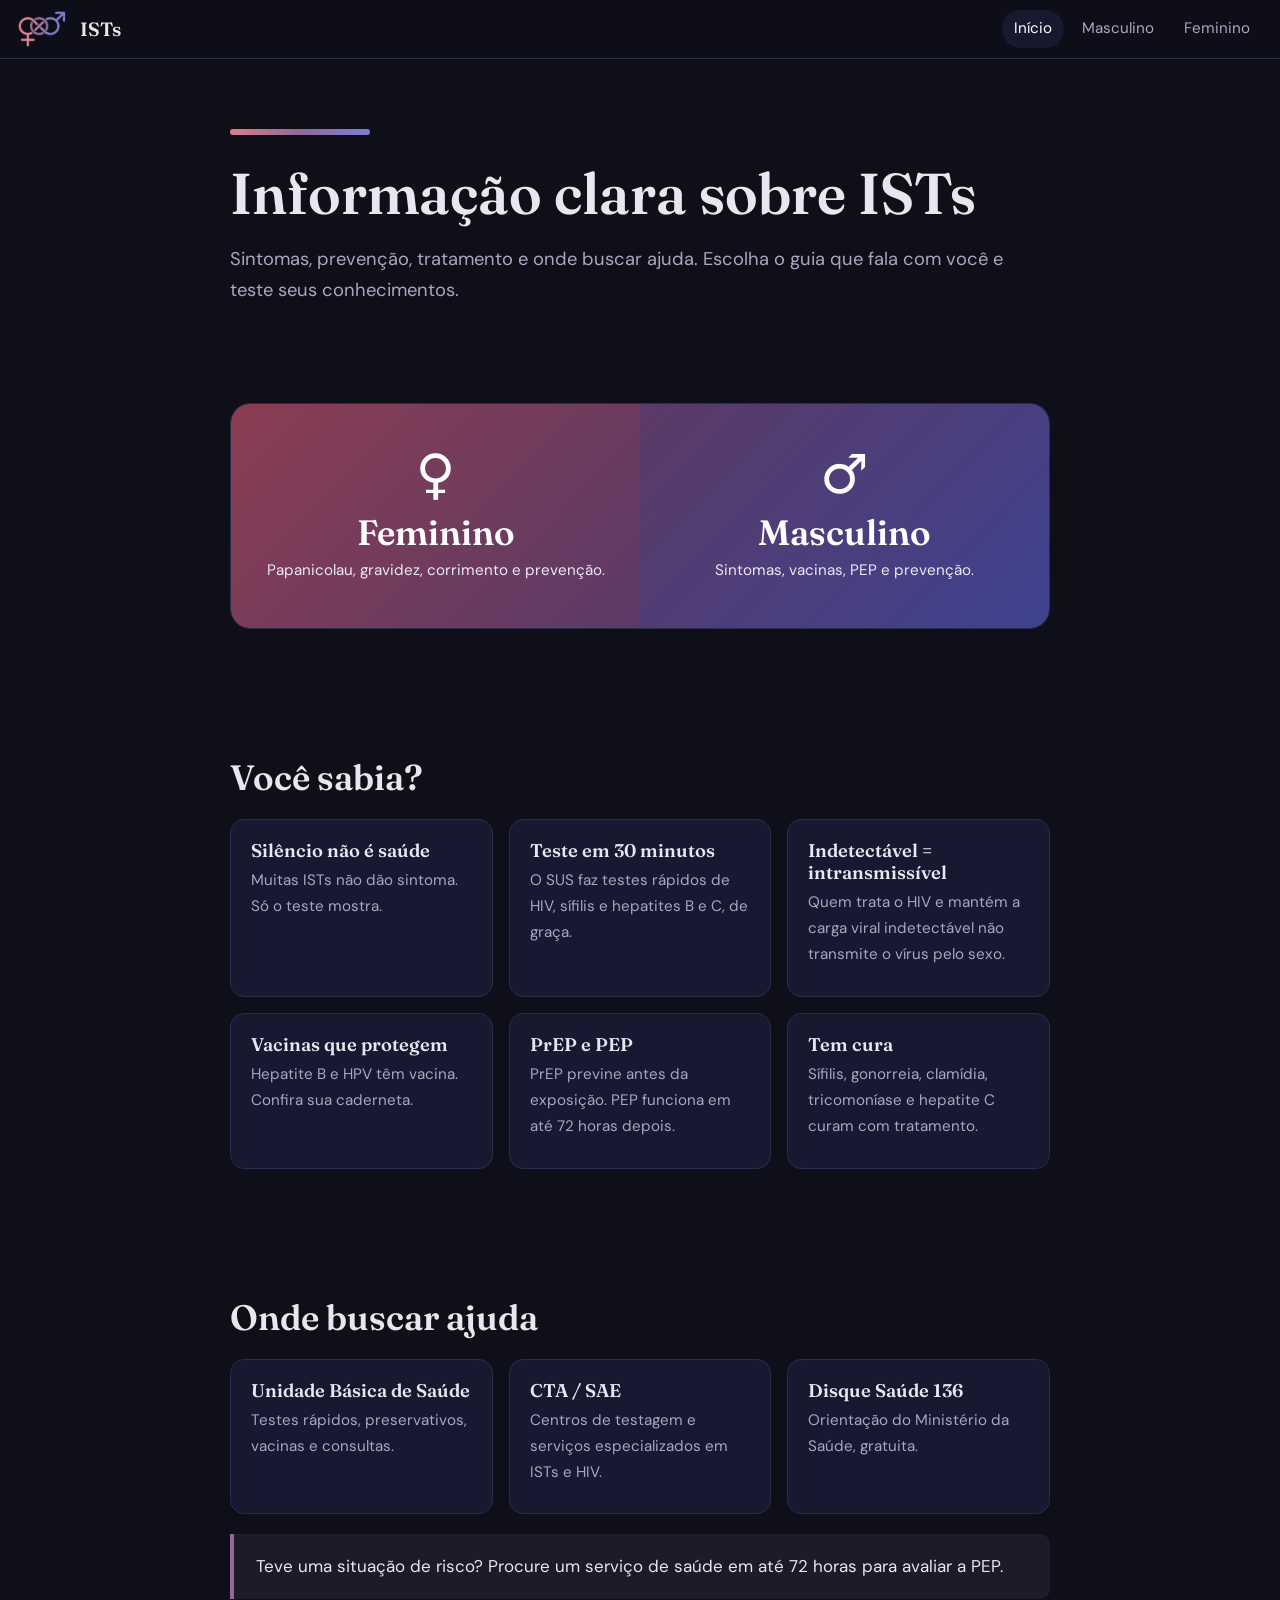
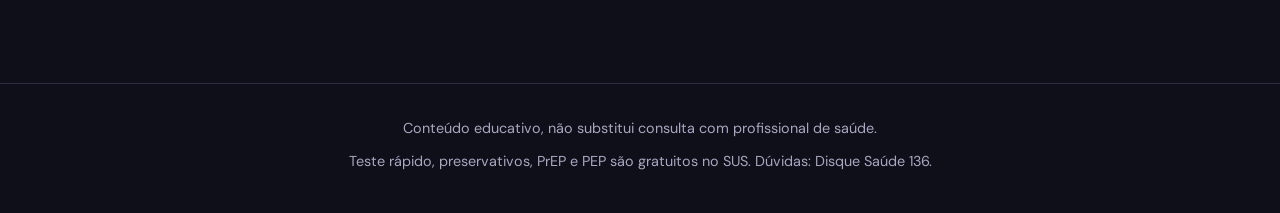
==== index.html @ 22005a1a "Add files via upload" ====
<!DOCTYPE html>
<html lang="pt-BR">
<head>
<meta charset="UTF-8">
<meta name="viewport" content="width=device-width, initial-scale=1.0">
<title>ISTs - Informação e prevenção</title>
<link rel="icon" href="logopdst.png">
<link rel="preconnect" href="https://fonts.googleapis.com"><link rel="preconnect" href="https://fonts.gstatic.com" crossorigin>
<link href="https://fonts.googleapis.com/css2?family=DM+Sans:wght@400;600&family=Fraunces:wght@600&display=swap" rel="stylesheet">
<link rel="stylesheet" href="style.css">
</head>
<body class="" data-genero="">
<div id="progresso"></div>
<header class="topo">
  <button class="botao-menu" aria-label="Abrir menu" aria-expanded="false"><img src="logopdst.png" alt=""></button>
  <a class="marca" href="index.html">ISTs</a>
  <nav aria-label="Principal">
    <a href="index.html" aria-current="page">Início</a><a href="masculino.html">Masculino</a><a href="feminino.html">Feminino</a>
  </nav>
</header>
<div id="veu" class="veu"></div>
<nav id="menu" class="menu" aria-label="Seções">
  <a href="#inicio">Início</a>
  <a href="#escolha">Escolha seu guia</a>
  <a href="#fatos">Você sabia?</a>
  <a href="#ajuda">Onde buscar ajuda</a>
</nav>

<main>
<section class="hero" id="inicio">
  <div class="fio"></div>
  <h1>Informação clara sobre ISTs</h1>
  <p>Sintomas, prevenção, tratamento e onde buscar ajuda. Escolha o guia que fala com você e teste seus conhecimentos.</p>
</section>

<section class="secao" id="escolha" style="padding-top:20px">
  <div class="escolha">
    <a class="f" href="feminino.html"><span>♀</span><h2>Feminino</h2><p>Papanicolau, gravidez, corrimento e prevenção.</p></a>
    <a class="m" href="masculino.html"><span>♂</span><h2>Masculino</h2><p>Sintomas, vacinas, PEP e prevenção.</p></a>
  </div>
</section>

<section class="secao" id="fatos">
  <h2>Você sabia?</h2>
  <div class="grade">
    <div class="cartao"><h3>Silêncio não é saúde</h3><p>Muitas ISTs não dão sintoma. Só o teste mostra.</p></div>
    <div class="cartao"><h3>Teste em 30 minutos</h3><p>O SUS faz testes rápidos de HIV, sífilis e hepatites B e C, de graça.</p></div>
    <div class="cartao"><h3>Indetectável = intransmissível</h3><p>Quem trata o HIV e mantém a carga viral indetectável não transmite o vírus pelo sexo.</p></div>
    <div class="cartao"><h3>Vacinas que protegem</h3><p>Hepatite B e HPV têm vacina. Confira sua caderneta.</p></div>
    <div class="cartao"><h3>PrEP e PEP</h3><p>PrEP previne antes da exposição. PEP funciona em até 72 horas depois.</p></div>
    <div class="cartao"><h3>Tem cura</h3><p>Sífilis, gonorreia, clamídia, tricomoníase e hepatite C curam com tratamento.</p></div>
  </div>
</section>

<section class="secao" id="ajuda">
  <h2>Onde buscar ajuda</h2>
  <div class="grade">
    <div class="cartao"><h3>Unidade Básica de Saúde</h3><p>Testes rápidos, preservativos, vacinas e consultas.</p></div>
    <div class="cartao"><h3>CTA / SAE</h3><p>Centros de testagem e serviços especializados em ISTs e HIV.</p></div>
    <div class="cartao"><h3>Disque Saúde 136</h3><p>Orientação do Ministério da Saúde, gratuita.</p></div>
  </div>
  <div class="destaque">Teve uma situação de risco? Procure um serviço de saúde em até 72 horas para avaliar a PEP.</div>
</section>
</main>

<footer class="rodape">
  <p>Conteúdo educativo, não substitui consulta com profissional de saúde.</p>
  <p>Teste rápido, preservativos, PrEP e PEP são gratuitos no SUS. Dúvidas: Disque Saúde 136.</p>
</footer>
<button id="subir" aria-label="Voltar ao topo">↑</button>
<script src="script.js"></script>
</body>
</html>
---- style.css ----
:root{--rosa:#e07a8f;--roxo:#8e6a9a;--azul:#7b7fd6;--fundo:#0f0f1a;--painel:#181830;--borda:#2b2b4a;--texto:#e8e6f0;--suave:#a9a7c0;--acento:var(--roxo);--grad:linear-gradient(90deg,var(--rosa),var(--roxo),var(--azul))}
body.tema-m{--acento:var(--azul)}body.tema-f{--acento:var(--rosa)}
*{margin:0;padding:0;box-sizing:border-box}
html{scroll-behavior:smooth;scroll-padding-top:80px}
body{background:var(--fundo);color:var(--texto);font:17px/1.7 "DM Sans",system-ui,Arial,sans-serif}
h1,h2,h3{font-family:"Fraunces",Georgia,serif;line-height:1.2;font-weight:600}
h1{font-size:clamp(2.2rem,6vw,3.6rem);margin-bottom:16px}
h2{font-size:clamp(1.6rem,4vw,2.2rem);margin-bottom:14px}
h3{font-size:1.15rem;margin-bottom:6px}
p{margin-bottom:16px;max-width:68ch}
a{color:var(--acento)}
:focus-visible{outline:3px solid var(--acento);outline-offset:3px}
#progresso{position:fixed;top:0;left:0;height:4px;width:0;background:var(--grad);z-index:1100}
.topo{position:sticky;top:0;z-index:900;display:flex;align-items:center;gap:14px;padding:10px 18px;background:rgba(15,15,26,.88);backdrop-filter:blur(14px);border-bottom:1px solid var(--borda)}
.botao-menu{background:none;border:0;cursor:pointer;display:flex}
.botao-menu img{width:48px;height:auto}
.marca{font-family:"Fraunces",serif;font-weight:600;color:var(--texto);text-decoration:none;font-size:1.2rem}
.topo nav{margin-left:auto;display:flex;gap:6px}
.topo nav a{color:var(--suave);text-decoration:none;padding:6px 12px;border-radius:99px;font-size:.95rem}
.topo nav a:hover,.topo nav a[aria-current]{color:#fff;background:var(--painel)}
.menu{position:fixed;top:0;left:-290px;width:280px;height:100%;background:#14142b;border-right:1px solid var(--borda);padding:90px 0 20px;transition:left .35s;z-index:1000}
.menu.ativo{left:0}
.menu a{display:block;padding:13px 28px;color:var(--suave);text-decoration:none;border-left:4px solid transparent}
.menu a:hover{color:#fff;border-left-color:var(--acento);background:var(--painel)}
.veu{position:fixed;inset:0;background:rgba(0,0,0,.5);opacity:0;pointer-events:none;transition:.3s;z-index:950}
.veu.ativo{opacity:1;pointer-events:auto}
.secao{max-width:860px;margin:auto;padding:64px 20px}
.hero{max-width:860px;margin:auto;padding:70px 20px 30px}
.hero .fio{height:6px;width:140px;border-radius:9px;background:var(--grad);margin-bottom:24px}
.hero p{font-size:1.15rem;color:var(--suave)}
.destaque{background:rgba(142,106,154,.12);padding:18px 22px;border-left:4px solid var(--acento);border-radius:0 10px 10px 0;margin:20px 0}
.grade{display:grid;grid-template-columns:repeat(auto-fit,minmax(230px,1fr));gap:16px;margin-top:20px}
.cartao{background:var(--painel);border:1px solid var(--borda);border-radius:14px;padding:20px}
.cartao p{font-size:.95rem;color:var(--suave);margin:0 0 8px}
.cartao b{color:var(--texto)}
.tag{display:inline-block;font-size:.8rem;padding:2px 10px;border-radius:99px;background:rgba(255,255,255,.07);color:var(--suave);margin:2px 4px 0 0}
.escolha{display:grid;grid-template-columns:1fr 1fr;gap:0;margin-top:30px;border-radius:20px;overflow:hidden;border:1px solid var(--borda)}
.escolha a{padding:44px 24px;text-decoration:none;color:#fff;text-align:center;transition:filter .2s}
.escolha a:hover{filter:brightness(1.15)}
.escolha .f{background:linear-gradient(135deg,#8b3d52,#5b3a66)}
.escolha .m{background:linear-gradient(135deg,#5b3a66,#3d4290)}
.escolha span{display:block;font-size:3.4rem;line-height:1}
.escolha h2{margin:10px 0 4px}
.escolha p{margin:0 auto;font-size:.95rem;color:#ece9f7}
input[type=search]{width:100%;max-width:420px;padding:12px 16px;border-radius:99px;border:1px solid var(--borda);background:var(--painel);color:var(--texto);font:inherit}
details{background:var(--painel);border:1px solid var(--borda);border-radius:12px;margin-bottom:10px;padding:0 18px}
summary{cursor:pointer;padding:14px 0;font-weight:600}
details[open] summary{color:var(--acento)}
details p{font-size:.96rem;color:var(--suave)}
.quiz-q{font-size:1.1rem;margin:14px 0}
.botoes{display:flex;gap:12px;flex-wrap:wrap}
button.btn{font:inherit;font-weight:600;padding:12px 26px;border-radius:99px;border:2px solid var(--acento);background:transparent;color:var(--texto);cursor:pointer}
button.btn:hover{background:var(--acento);color:#fff}
.feedback{min-height:60px;margin-top:14px}
.lista-check label{display:flex;gap:12px;padding:10px 0;border-bottom:1px solid var(--borda);cursor:pointer}
.lista-check input{accent-color:var(--acento);width:20px;height:20px;flex:none;margin-top:4px}
.barra{height:10px;background:var(--painel);border-radius:9px;overflow:hidden;margin:14px 0 6px}
.barra i{display:block;height:100%;width:0;background:var(--grad);transition:width .4s}
.player{position:relative;aspect-ratio:16/9;border-radius:14px;overflow:hidden;background:#000;box-shadow:0 10px 30px rgba(142,106,154,.25);margin:20px 0}
.player iframe{position:absolute;inset:0;width:100%;height:100%;border:0}
.aviso{background:rgba(239,68,68,.12);border-left:4px solid #ef4444;padding:14px 18px;border-radius:8px;font-size:.92rem;margin-bottom:16px}
.rodape{border-top:1px solid var(--borda);text-align:center;padding:32px 20px;color:var(--suave);font-size:.9rem}
.rodape p{margin:0 auto 8px}
#subir{position:fixed;right:18px;bottom:18px;width:46px;height:46px;border-radius:50%;border:0;background:var(--acento);color:#fff;font-size:1.3rem;cursor:pointer;opacity:0;pointer-events:none;transition:.3s;z-index:900}
#subir.ver{opacity:1;pointer-events:auto}
@media(max-width:640px){.topo nav a:not([aria-current]){display:none}.escolha{grid-template-columns:1fr}}
@media(prefers-reduced-motion:reduce){*{transition:none!important;scroll-behavior:auto!important}}
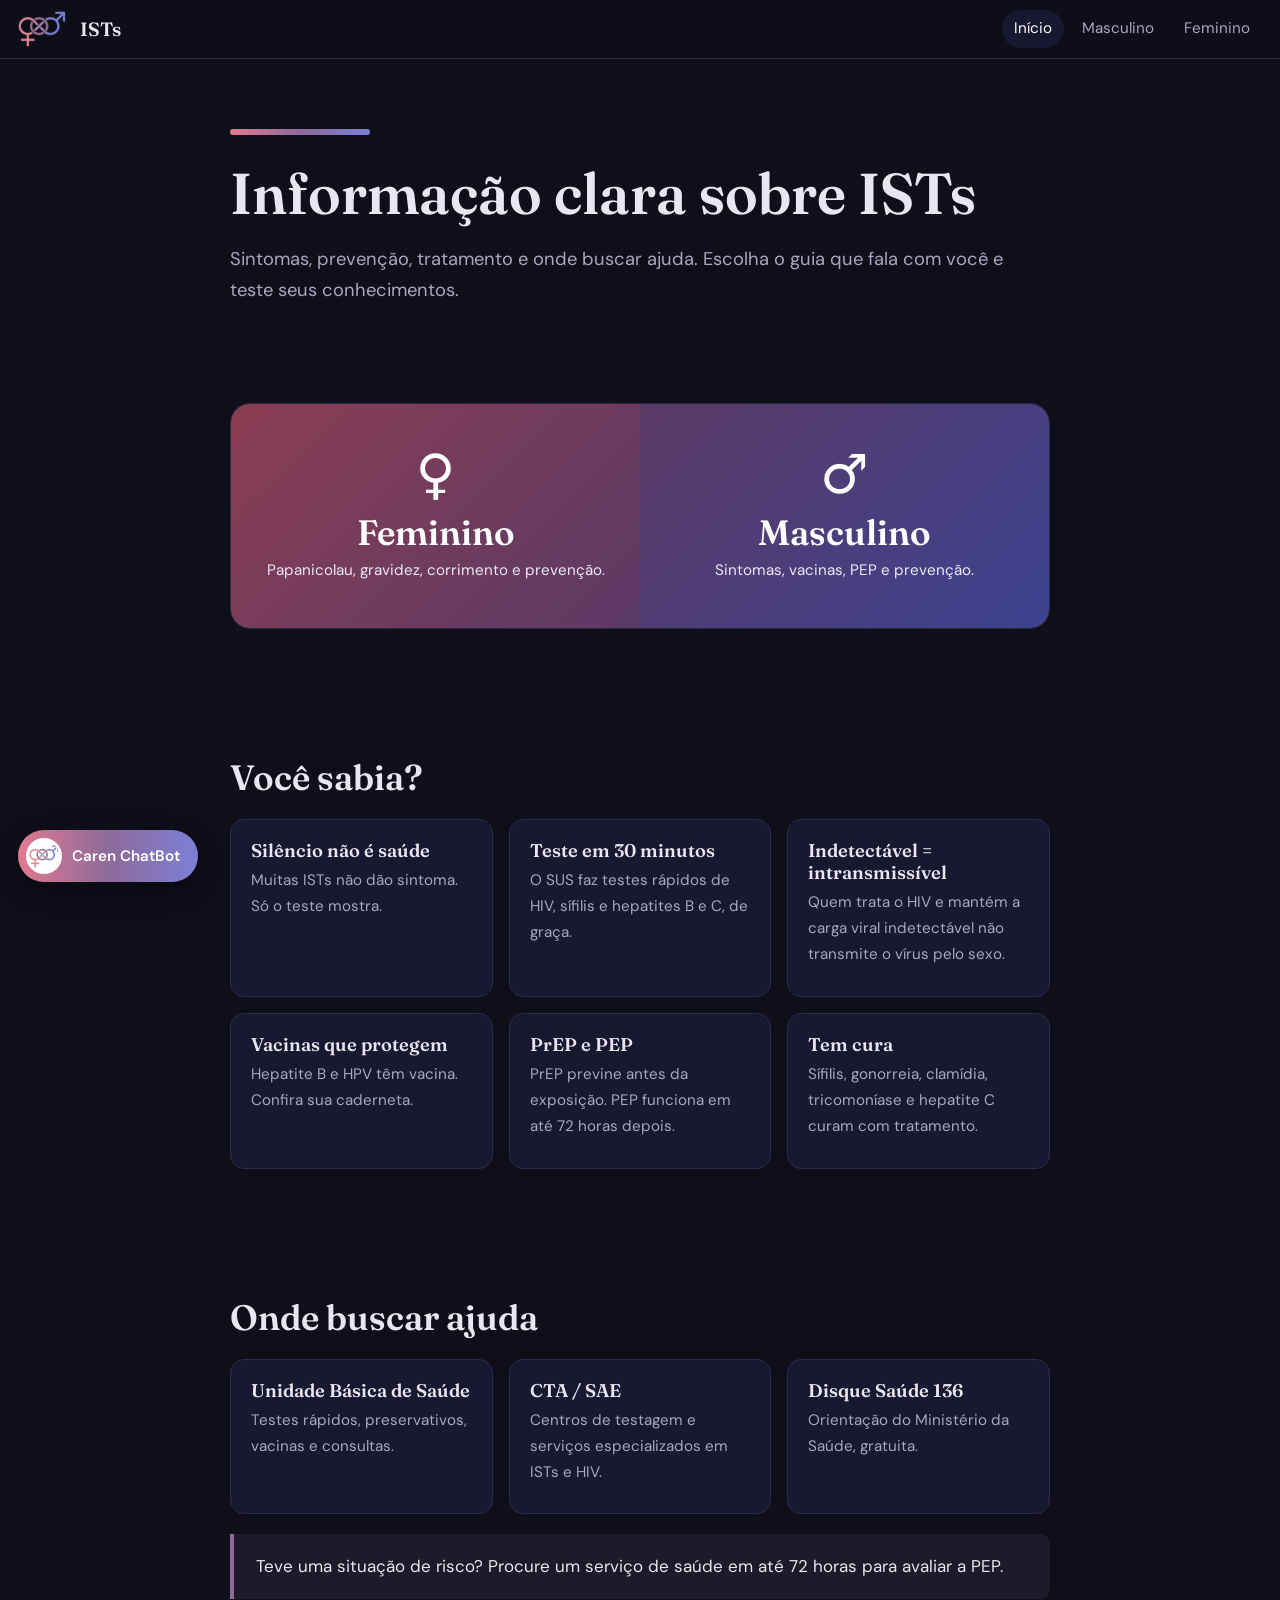
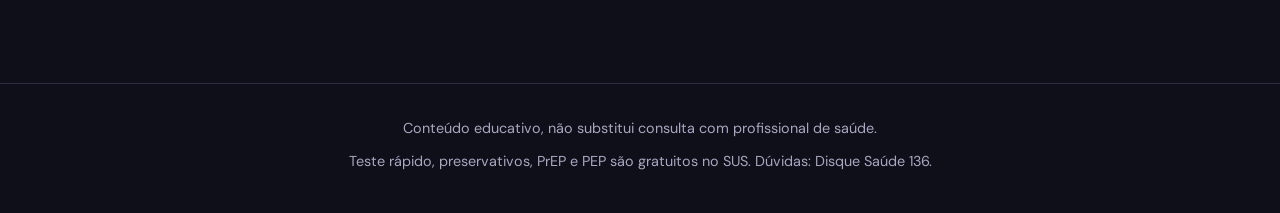
==== commit f059e843: "Add files via upload" ====
--- a/index.html
+++ b/index.html
@@ -69,5 +69,6 @@
 </footer>
 <button id="subir" aria-label="Voltar ao topo">↑</button>
 <script src="script.js"></script>
+<script src="chatbot.js"></script>
 </body>
 </html>
--- a/style.css
+++ b/style.css
@@ -65,3 +65,25 @@
 #subir.ver{opacity:1;pointer-events:auto}
 @media(max-width:640px){.topo nav a:not([aria-current]){display:none}.escolha{grid-template-columns:1fr}}
 @media(prefers-reduced-motion:reduce){*{transition:none!important;scroll-behavior:auto!important}}
+/* CAREN CHATBOT */
+#caren-btn{position:fixed;left:18px;bottom:18px;display:flex;align-items:center;gap:10px;padding:8px 18px 8px 8px;border:0;border-radius:99px;background:var(--grad);color:#fff;font:600 .95rem "DM Sans",sans-serif;cursor:pointer;z-index:900;box-shadow:0 8px 24px rgba(0,0,0,.4)}
+#caren-btn img{width:36px;height:36px;border-radius:50%;background:#fff;object-fit:contain;padding:3px}
+#caren{position:fixed;left:18px;bottom:78px;width:min(380px,calc(100vw - 36px));height:min(540px,calc(100vh - 110px));display:none;flex-direction:column;background:#14142b;border:1px solid var(--borda);border-radius:18px;overflow:hidden;z-index:960;box-shadow:0 16px 48px rgba(0,0,0,.55)}
+#caren.aberto{display:flex}
+.c-topo{display:flex;align-items:center;gap:10px;padding:12px 14px;background:var(--grad);color:#fff}
+.c-topo img{width:34px;height:34px;border-radius:50%;background:#fff;padding:3px}
+.c-topo b{font-family:"Fraunces",serif;font-size:1.05rem}
+.c-topo small{display:block;opacity:.9;font-size:.78rem}
+.c-topo button{margin-left:auto;background:none;border:0;color:#fff;font-size:1.5rem;cursor:pointer;line-height:1}
+#c-msgs{flex:1;overflow-y:auto;padding:14px;display:flex;flex-direction:column;gap:10px}
+.c-m{max-width:88%;padding:10px 14px;border-radius:14px;font-size:.93rem;line-height:1.5}
+.c-m p{margin:0 0 8px;font-size:inherit;max-width:none;color:inherit}.c-m p:last-child{margin:0}
+.c-bot{background:var(--painel);border:1px solid var(--borda);align-self:flex-start;border-bottom-left-radius:4px}
+.c-eu{background:var(--roxo);color:#fff;align-self:flex-end;border-bottom-right-radius:4px}
+.c-sug{display:flex;flex-wrap:wrap;gap:6px;padding:0 14px 8px}
+.c-sug button{font:inherit;font-size:.82rem;padding:6px 12px;border-radius:99px;border:1px solid var(--roxo);background:transparent;color:var(--texto);cursor:pointer}
+.c-sug button:hover{background:var(--roxo)}
+#c-form{display:flex;gap:8px;padding:10px 12px;border-top:1px solid var(--borda)}
+#c-in{flex:1;padding:10px 14px;border-radius:99px;border:1px solid var(--borda);background:var(--painel);color:var(--texto);font:inherit;font-size:.93rem}
+#c-form button{border:0;border-radius:99px;padding:0 18px;background:var(--roxo);color:#fff;font:600 .9rem "DM Sans",sans-serif;cursor:pointer}
+@media(max-width:640px){#caren-btn span{display:none}#caren-btn{padding:8px}}
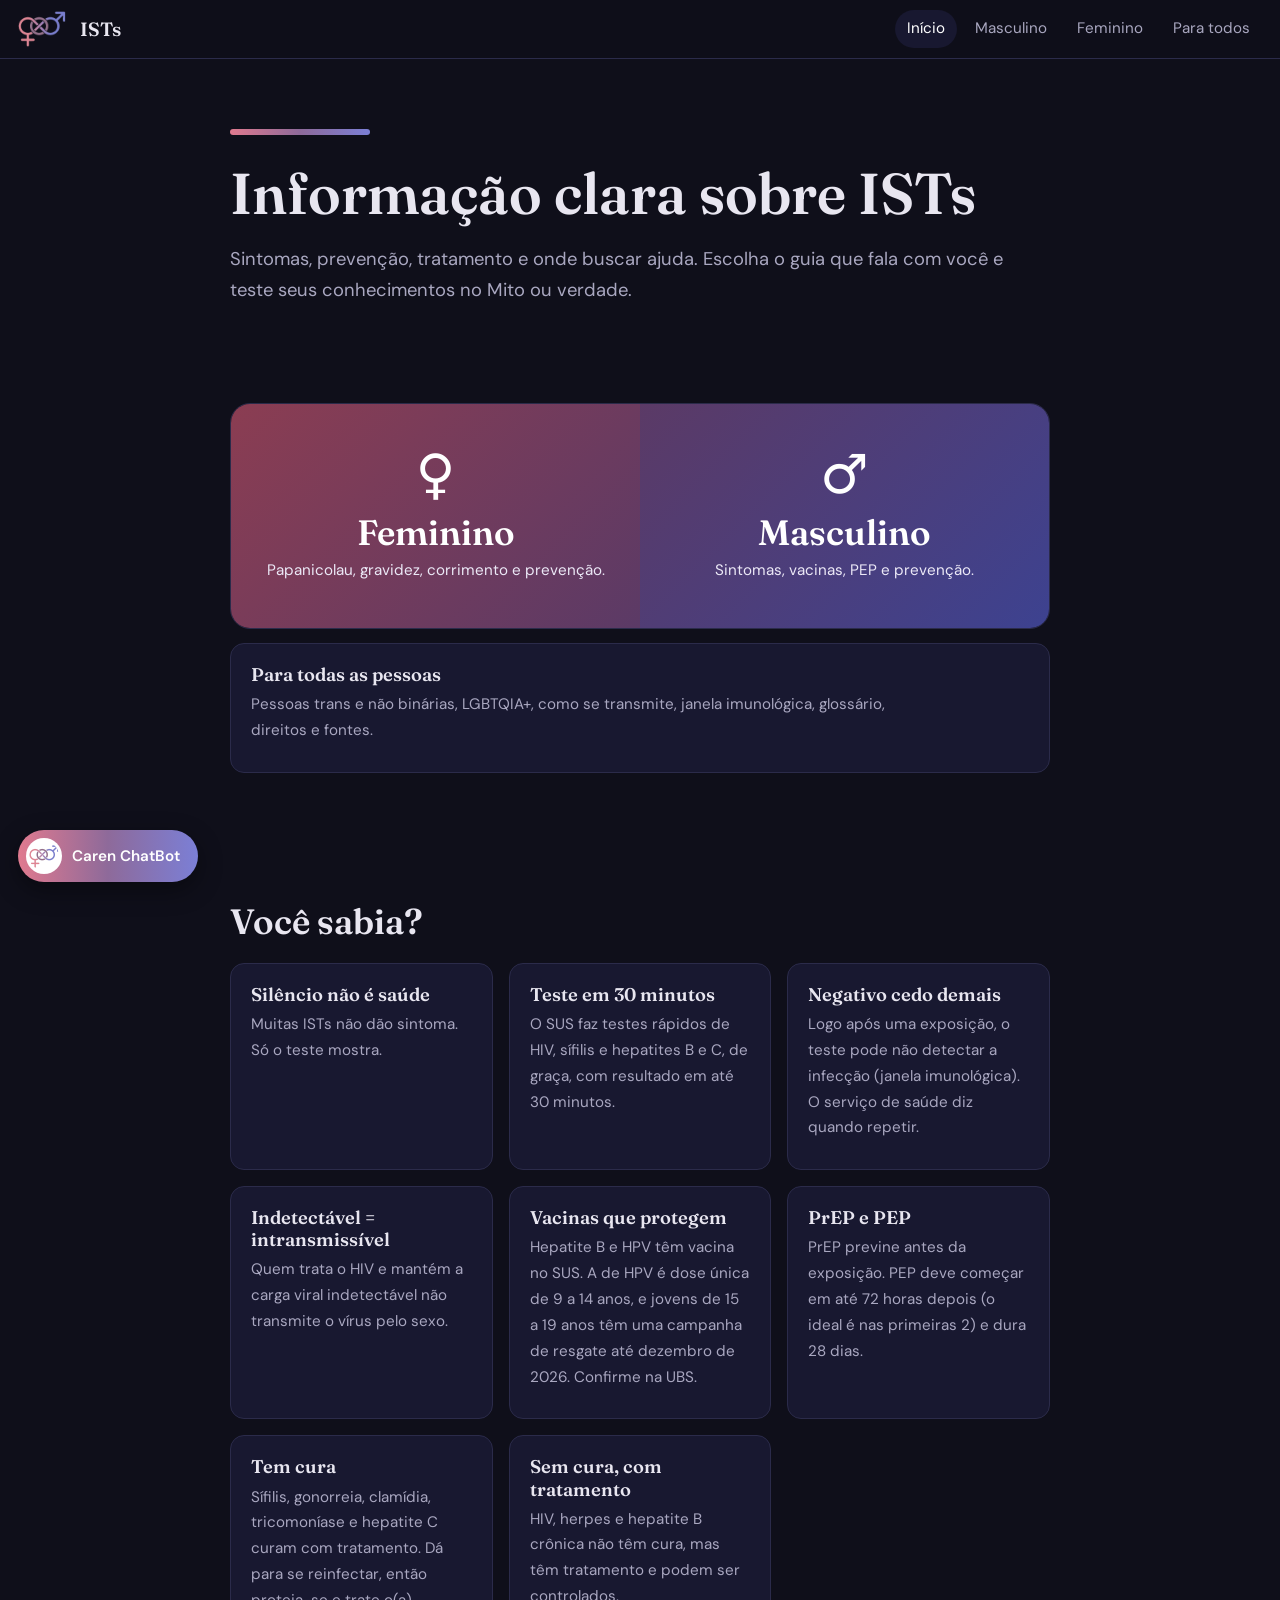
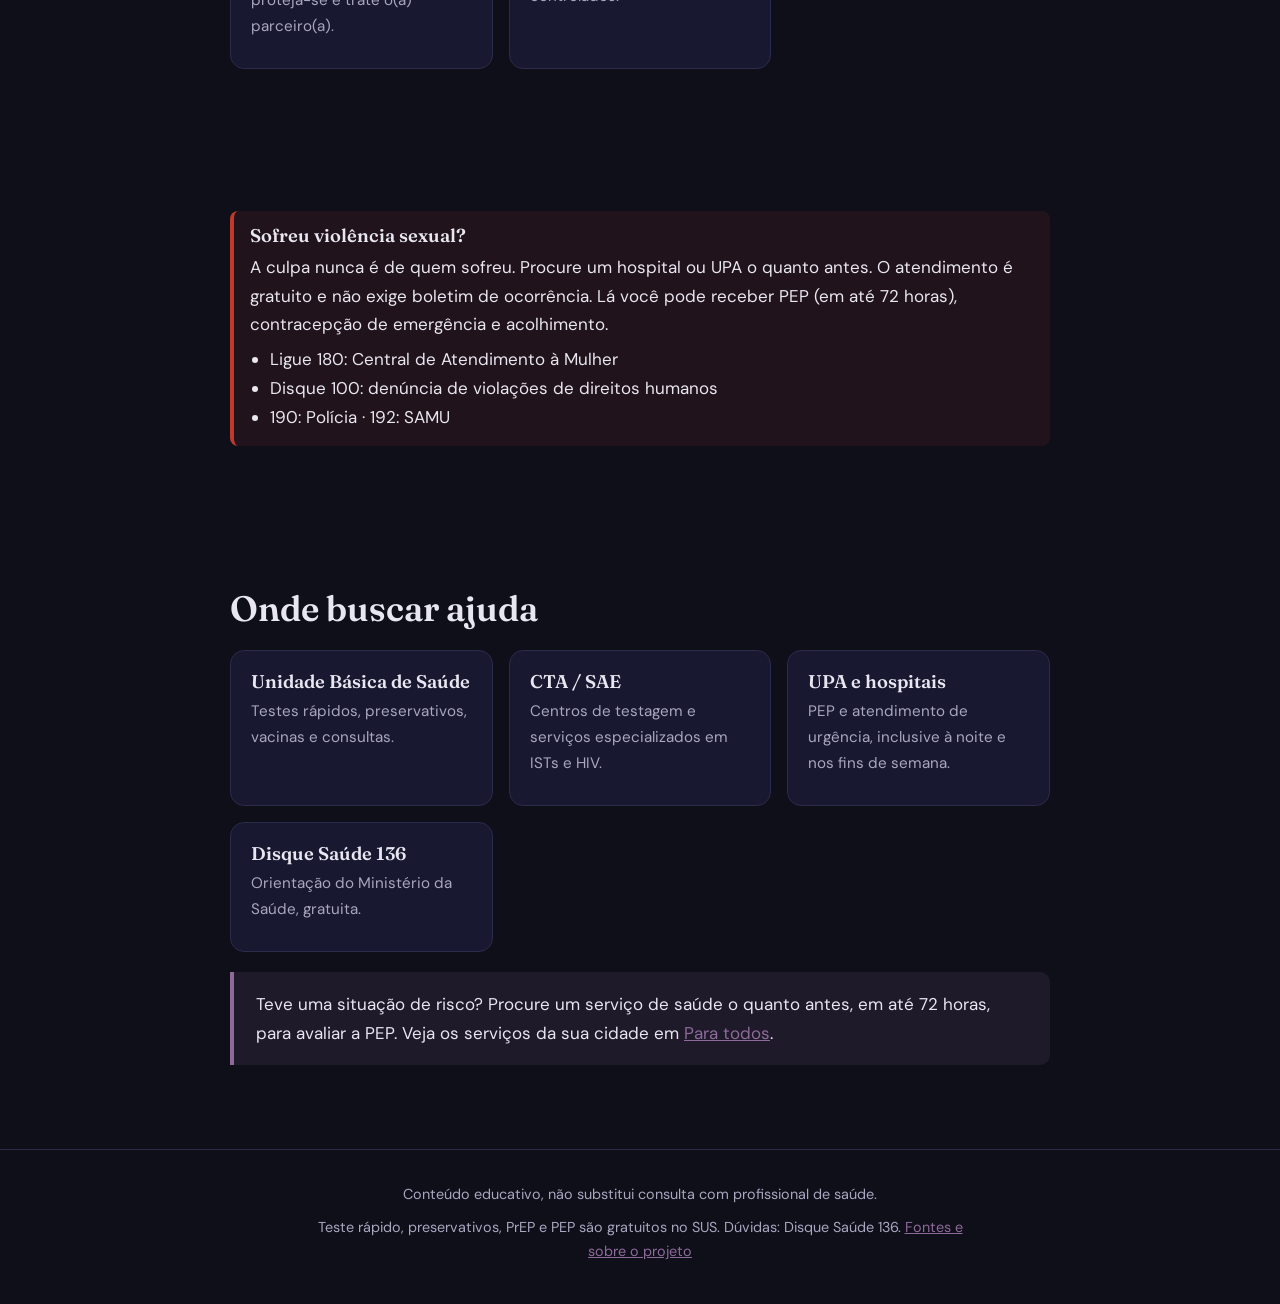
==== commit 6af22988: "Add files via upload" ====
--- a/index.html
+++ b/index.html
@@ -4,68 +4,84 @@
 <meta charset="UTF-8">
 <meta name="viewport" content="width=device-width, initial-scale=1.0">
 <title>ISTs - Informação e prevenção</title>
+<meta name="description" content="Informação clara sobre ISTs: sintomas, prevenção, testes, PrEP, PEP, vacinas e onde buscar ajuda no SUS.">
+<meta property="og:title" content="ISTs - Informação e prevenção">
+<meta property="og:description" content="Sintomas, prevenção, tratamento e onde buscar ajuda.">
 <link rel="icon" href="logopdst.png">
 <link rel="preconnect" href="https://fonts.googleapis.com"><link rel="preconnect" href="https://fonts.gstatic.com" crossorigin>
 <link href="https://fonts.googleapis.com/css2?family=DM+Sans:wght@400;600&family=Fraunces:wght@600&display=swap" rel="stylesheet">
 <link rel="stylesheet" href="style.css">
+<link rel="stylesheet" href="extra.css">
 </head>
 <body class="" data-genero="">
+<a class="pular" href="#principal">Pular para o conteúdo</a>
 <div id="progresso"></div>
 <header class="topo">
-  <button class="botao-menu" aria-label="Abrir menu" aria-expanded="false"><img src="logopdst.png" alt=""></button>
-  <a class="marca" href="index.html">ISTs</a>
-  <nav aria-label="Principal">
-    <a href="index.html" aria-current="page">Início</a><a href="masculino.html">Masculino</a><a href="feminino.html">Feminino</a>
-  </nav>
+<button class="botao-menu" aria-label="Abrir menu" aria-expanded="false"><img src="logopdst.png" alt=""></button>
+<a class="marca" href="index.html">ISTs</a>
+<nav aria-label="Principal">
+<a href="index.html" aria-current="page">Início</a><a href="masculino.html">Masculino</a><a href="feminino.html">Feminino</a><a href="todos.html">Para todos</a>
+</nav>
 </header>
 <div id="veu" class="veu"></div>
 <nav id="menu" class="menu" aria-label="Seções">
-  <a href="#inicio">Início</a>
-  <a href="#escolha">Escolha seu guia</a>
-  <a href="#fatos">Você sabia?</a>
-  <a href="#ajuda">Onde buscar ajuda</a>
+<a href="#inicio">Início</a>
+<a href="#escolha">Escolha seu guia</a>
+<a href="#fatos">Você sabia?</a>
+<a href="#violencia">Violência sexual</a>
+<a href="#ajuda">Onde buscar ajuda</a>
 </nav>
-
-<main>
+<main id="principal">
 <section class="hero" id="inicio">
-  <div class="fio"></div>
-  <h1>Informação clara sobre ISTs</h1>
-  <p>Sintomas, prevenção, tratamento e onde buscar ajuda. Escolha o guia que fala com você e teste seus conhecimentos.</p>
+<div class="fio"></div>
+<h1>Informação clara sobre ISTs</h1>
+<p>Sintomas, prevenção, tratamento e onde buscar ajuda. Escolha o guia que fala com você e teste seus conhecimentos no Mito ou verdade.</p>
 </section>
-
 <section class="secao" id="escolha" style="padding-top:20px">
-  <div class="escolha">
-    <a class="f" href="feminino.html"><span>♀</span><h2>Feminino</h2><p>Papanicolau, gravidez, corrimento e prevenção.</p></a>
-    <a class="m" href="masculino.html"><span>♂</span><h2>Masculino</h2><p>Sintomas, vacinas, PEP e prevenção.</p></a>
-  </div>
+<div class="escolha">
+<a class="f" href="feminino.html"><span>♀</span><h2>Feminino</h2><p>Papanicolau, gravidez, corrimento e prevenção.</p></a>
+<a class="m" href="masculino.html"><span>♂</span><h2>Masculino</h2><p>Sintomas, vacinas, PEP e prevenção.</p></a>
+</div>
+<a class="cartao largo" href="todos.html"><h3>Para todas as pessoas</h3><p>Pessoas trans e não binárias, LGBTQIA+, como se transmite, janela imunológica, glossário, direitos e fontes.</p></a>
 </section>
-
 <section class="secao" id="fatos">
-  <h2>Você sabia?</h2>
-  <div class="grade">
-    <div class="cartao"><h3>Silêncio não é saúde</h3><p>Muitas ISTs não dão sintoma. Só o teste mostra.</p></div>
-    <div class="cartao"><h3>Teste em 30 minutos</h3><p>O SUS faz testes rápidos de HIV, sífilis e hepatites B e C, de graça.</p></div>
-    <div class="cartao"><h3>Indetectável = intransmissível</h3><p>Quem trata o HIV e mantém a carga viral indetectável não transmite o vírus pelo sexo.</p></div>
-    <div class="cartao"><h3>Vacinas que protegem</h3><p>Hepatite B e HPV têm vacina. Confira sua caderneta.</p></div>
-    <div class="cartao"><h3>PrEP e PEP</h3><p>PrEP previne antes da exposição. PEP funciona em até 72 horas depois.</p></div>
-    <div class="cartao"><h3>Tem cura</h3><p>Sífilis, gonorreia, clamídia, tricomoníase e hepatite C curam com tratamento.</p></div>
-  </div>
+<h2>Você sabia?</h2>
+<div class="grade">
+<div class="cartao"><h3>Silêncio não é saúde</h3><p>Muitas ISTs não dão sintoma. Só o teste mostra.</p></div>
+<div class="cartao"><h3>Teste em 30 minutos</h3><p>O SUS faz testes rápidos de HIV, sífilis e hepatites B e C, de graça, com resultado em até 30 minutos.</p></div>
+<div class="cartao"><h3>Negativo cedo demais</h3><p>Logo após uma exposição, o teste pode não detectar a infecção (janela imunológica). O serviço de saúde diz quando repetir.</p></div>
+<div class="cartao"><h3>Indetectável = intransmissível</h3><p>Quem trata o HIV e mantém a carga viral indetectável não transmite o vírus pelo sexo.</p></div>
+<div class="cartao"><h3>Vacinas que protegem</h3><p>Hepatite B e HPV têm vacina no SUS. A de HPV é dose única de 9 a 14 anos, e jovens de 15 a 19 anos têm uma campanha de resgate até dezembro de 2026. Confirme na UBS.</p></div>
+<div class="cartao"><h3>PrEP e PEP</h3><p>PrEP previne antes da exposição. PEP deve começar em até 72 horas depois (o ideal é nas primeiras 2) e dura 28 dias.</p></div>
+<div class="cartao"><h3>Tem cura</h3><p>Sífilis, gonorreia, clamídia, tricomoníase e hepatite C curam com tratamento. Dá para se reinfectar, então proteja-se e trate o(a) parceiro(a).</p></div>
+<div class="cartao"><h3>Sem cura, com tratamento</h3><p>HIV, herpes e hepatite B crônica não têm cura, mas têm tratamento e podem ser controlados.</p></div>
+</div>
 </section>
-
+<section class="secao" id="violencia">
+<div class="alerta">
+<h3>Sofreu violência sexual?</h3>
+<p>A culpa nunca é de quem sofreu. Procure um hospital ou UPA o quanto antes. O atendimento é gratuito e não exige boletim de ocorrência. Lá você pode receber PEP (em até 72 horas), contracepção de emergência e acolhimento.</p>
+<ul>
+<li>Ligue 180: Central de Atendimento à Mulher</li>
+<li>Disque 100: denúncia de violações de direitos humanos</li>
+<li>190: Polícia · 192: SAMU</li>
+</ul>
+</div>
+</section>
 <section class="secao" id="ajuda">
-  <h2>Onde buscar ajuda</h2>
-  <div class="grade">
-    <div class="cartao"><h3>Unidade Básica de Saúde</h3><p>Testes rápidos, preservativos, vacinas e consultas.</p></div>
-    <div class="cartao"><h3>CTA / SAE</h3><p>Centros de testagem e serviços especializados em ISTs e HIV.</p></div>
-    <div class="cartao"><h3>Disque Saúde 136</h3><p>Orientação do Ministério da Saúde, gratuita.</p></div>
-  </div>
-  <div class="destaque">Teve uma situação de risco? Procure um serviço de saúde em até 72 horas para avaliar a PEP.</div>
+<h2>Onde buscar ajuda</h2>
+<div class="grade">
+<div class="cartao"><h3>Unidade Básica de Saúde</h3><p>Testes rápidos, preservativos, vacinas e consultas.</p></div>
+<div class="cartao"><h3>CTA / SAE</h3><p>Centros de testagem e serviços especializados em ISTs e HIV.</p></div>
+<div class="cartao"><h3>UPA e hospitais</h3><p>PEP e atendimento de urgência, inclusive à noite e nos fins de semana.</p></div>
+<div class="cartao"><h3>Disque Saúde 136</h3><p>Orientação do Ministério da Saúde, gratuita.</p></div>
+</div>
+<div class="destaque">Teve uma situação de risco? Procure um serviço de saúde o quanto antes, em até 72 horas, para avaliar a PEP. Veja os serviços da sua cidade em <a href="todos.html#cidade">Para todos</a>.</div>
 </section>
 </main>
-
 <footer class="rodape">
-  <p>Conteúdo educativo, não substitui consulta com profissional de saúde.</p>
-  <p>Teste rápido, preservativos, PrEP e PEP são gratuitos no SUS. Dúvidas: Disque Saúde 136.</p>
+<p>Conteúdo educativo, não substitui consulta com profissional de saúde.</p>
+<p>Teste rápido, preservativos, PrEP e PEP são gratuitos no SUS. Dúvidas: Disque Saúde 136. <a href="todos.html#fontes">Fontes e sobre o projeto</a></p>
 </footer>
 <button id="subir" aria-label="Voltar ao topo">↑</button>
 <script src="script.js"></script>
--- a/extra.css
+++ b/extra.css
@@ -0,0 +1,15 @@
+/* extra.css - estilos dos componentes novos. Carregue DEPOIS do style.css. */
+.pular{position:absolute;left:-999px;top:0;background:#fff;color:#000;padding:8px 12px;z-index:1000}
+.pular:focus{left:8px;top:8px}
+a:focus-visible,button:focus-visible,summary:focus-visible,input:focus-visible{outline:3px solid #1a73e8;outline-offset:2px}
+.cartao.largo{display:block;margin-top:14px;text-decoration:none;color:inherit}
+.alerta{border-left:4px solid #c0392b;background:rgba(192,57,43,.09);padding:14px 16px;border-radius:8px;margin:14px 0}
+.alerta h3{margin:0 0 6px}
+.alerta p{margin:0 0 6px}
+.alerta ul{margin:6px 0 0;padding-left:20px}
+details.d{border:1px solid rgba(128,128,128,.35);border-radius:10px;padding:10px 14px;margin:8px 0}
+details.d summary{cursor:pointer;font-weight:600}
+details.d p{margin:8px 0 0}
+.lista-simples{padding-left:20px;margin:8px 0}
+.lista-simples li{margin:6px 0}
+.preencher{background:rgba(241,196,15,.25);padding:0 4px;border-radius:4px}
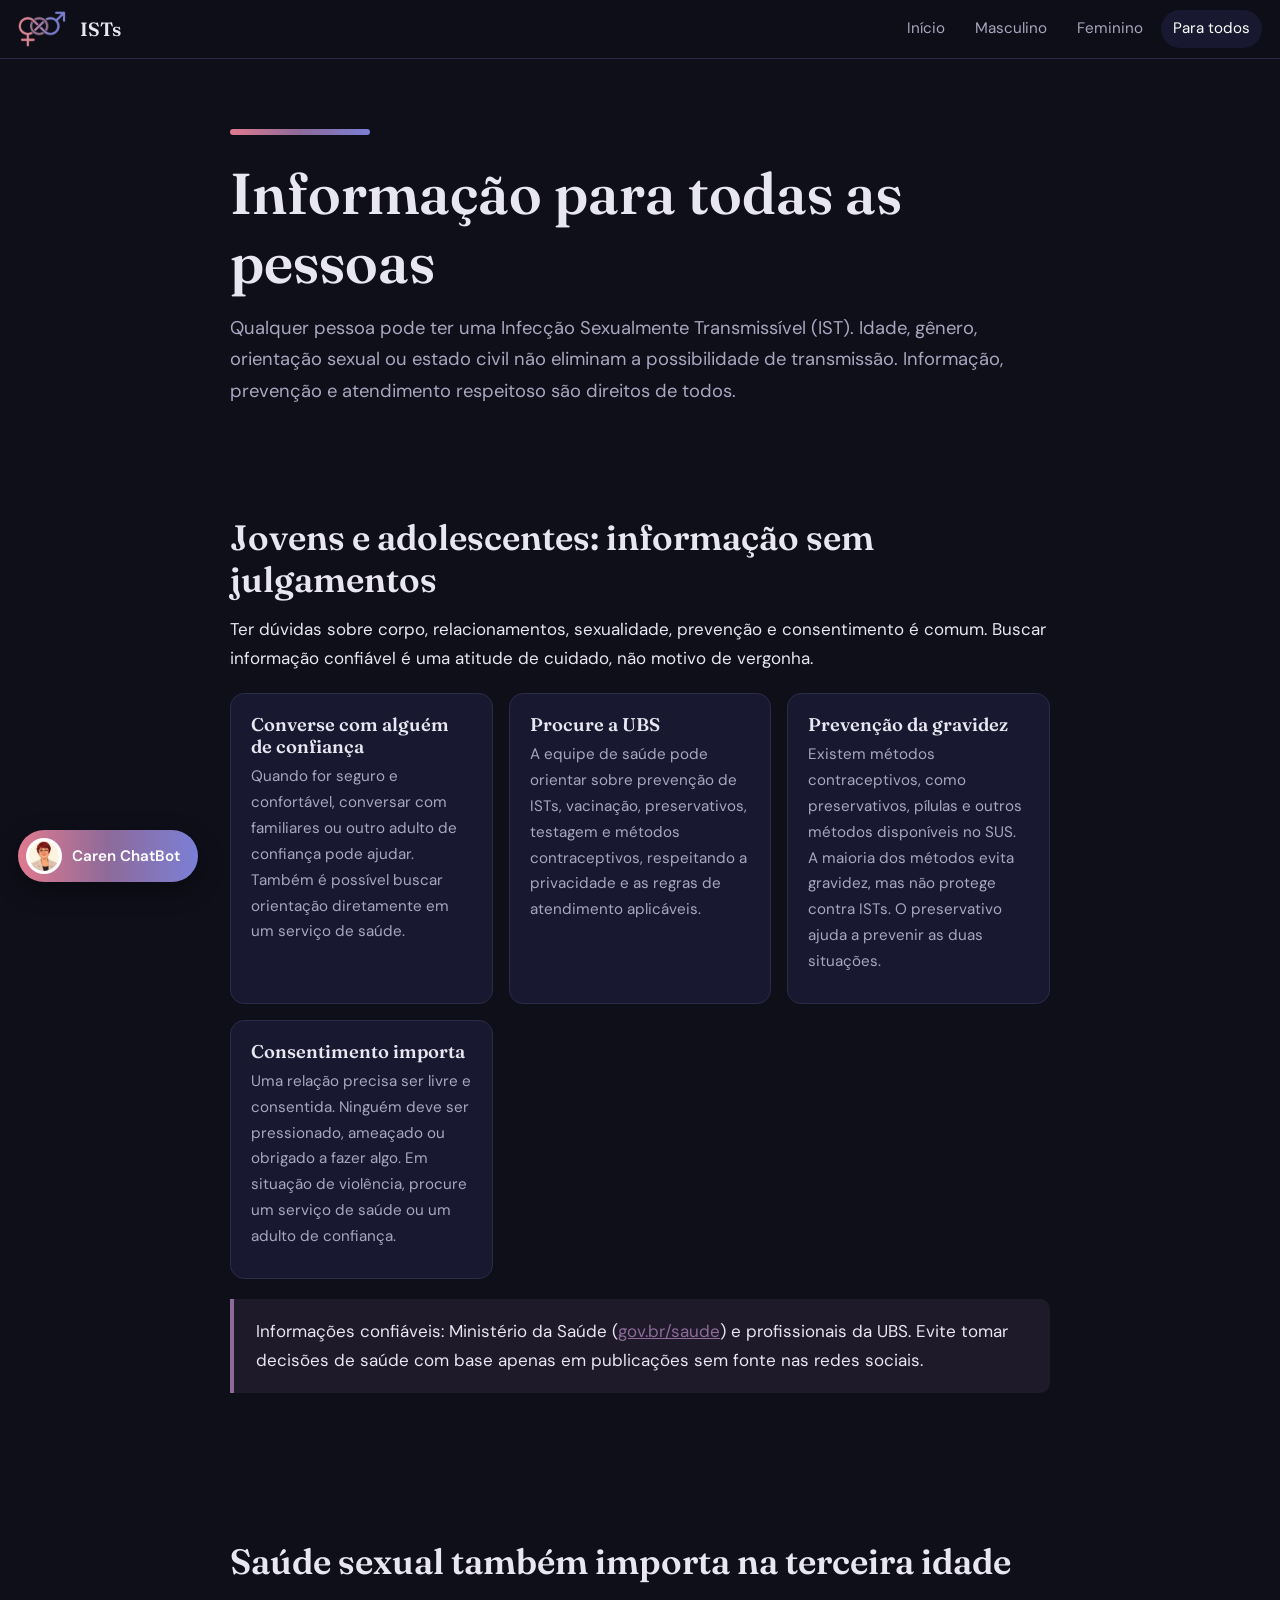
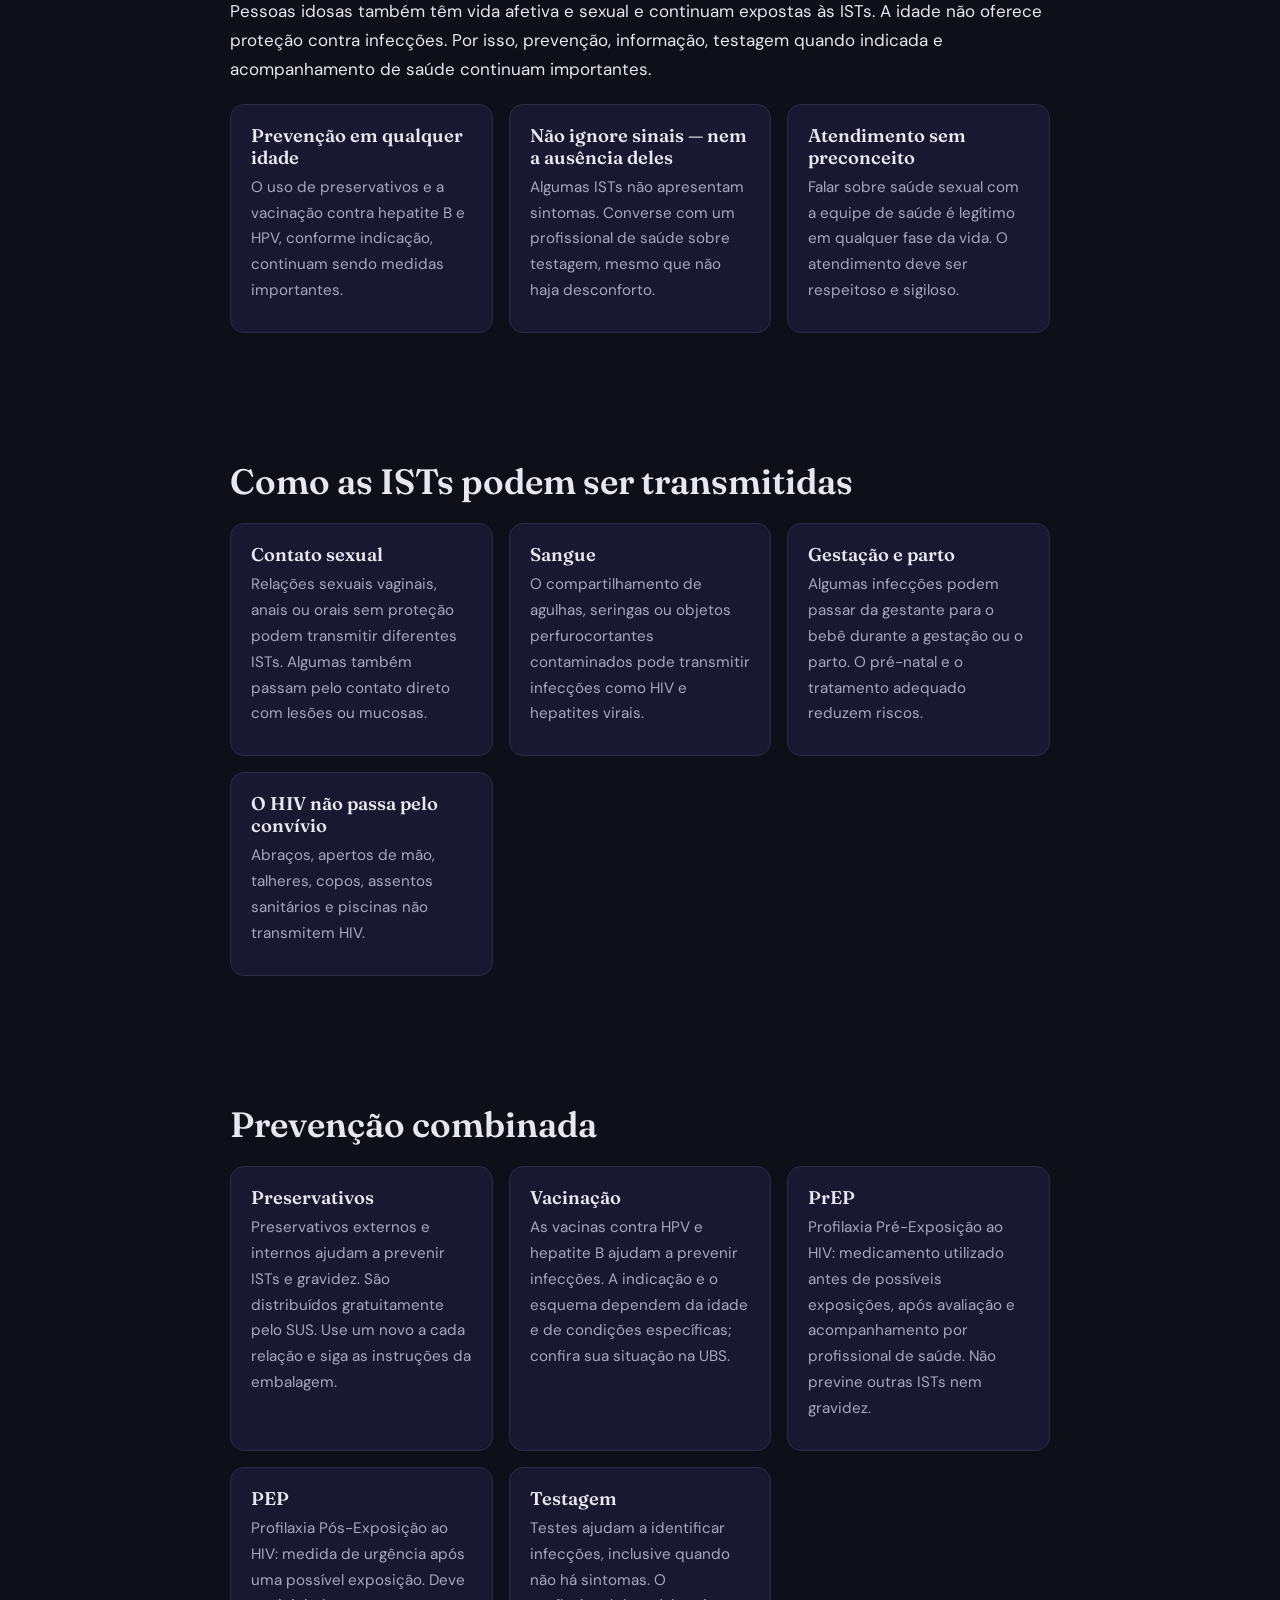
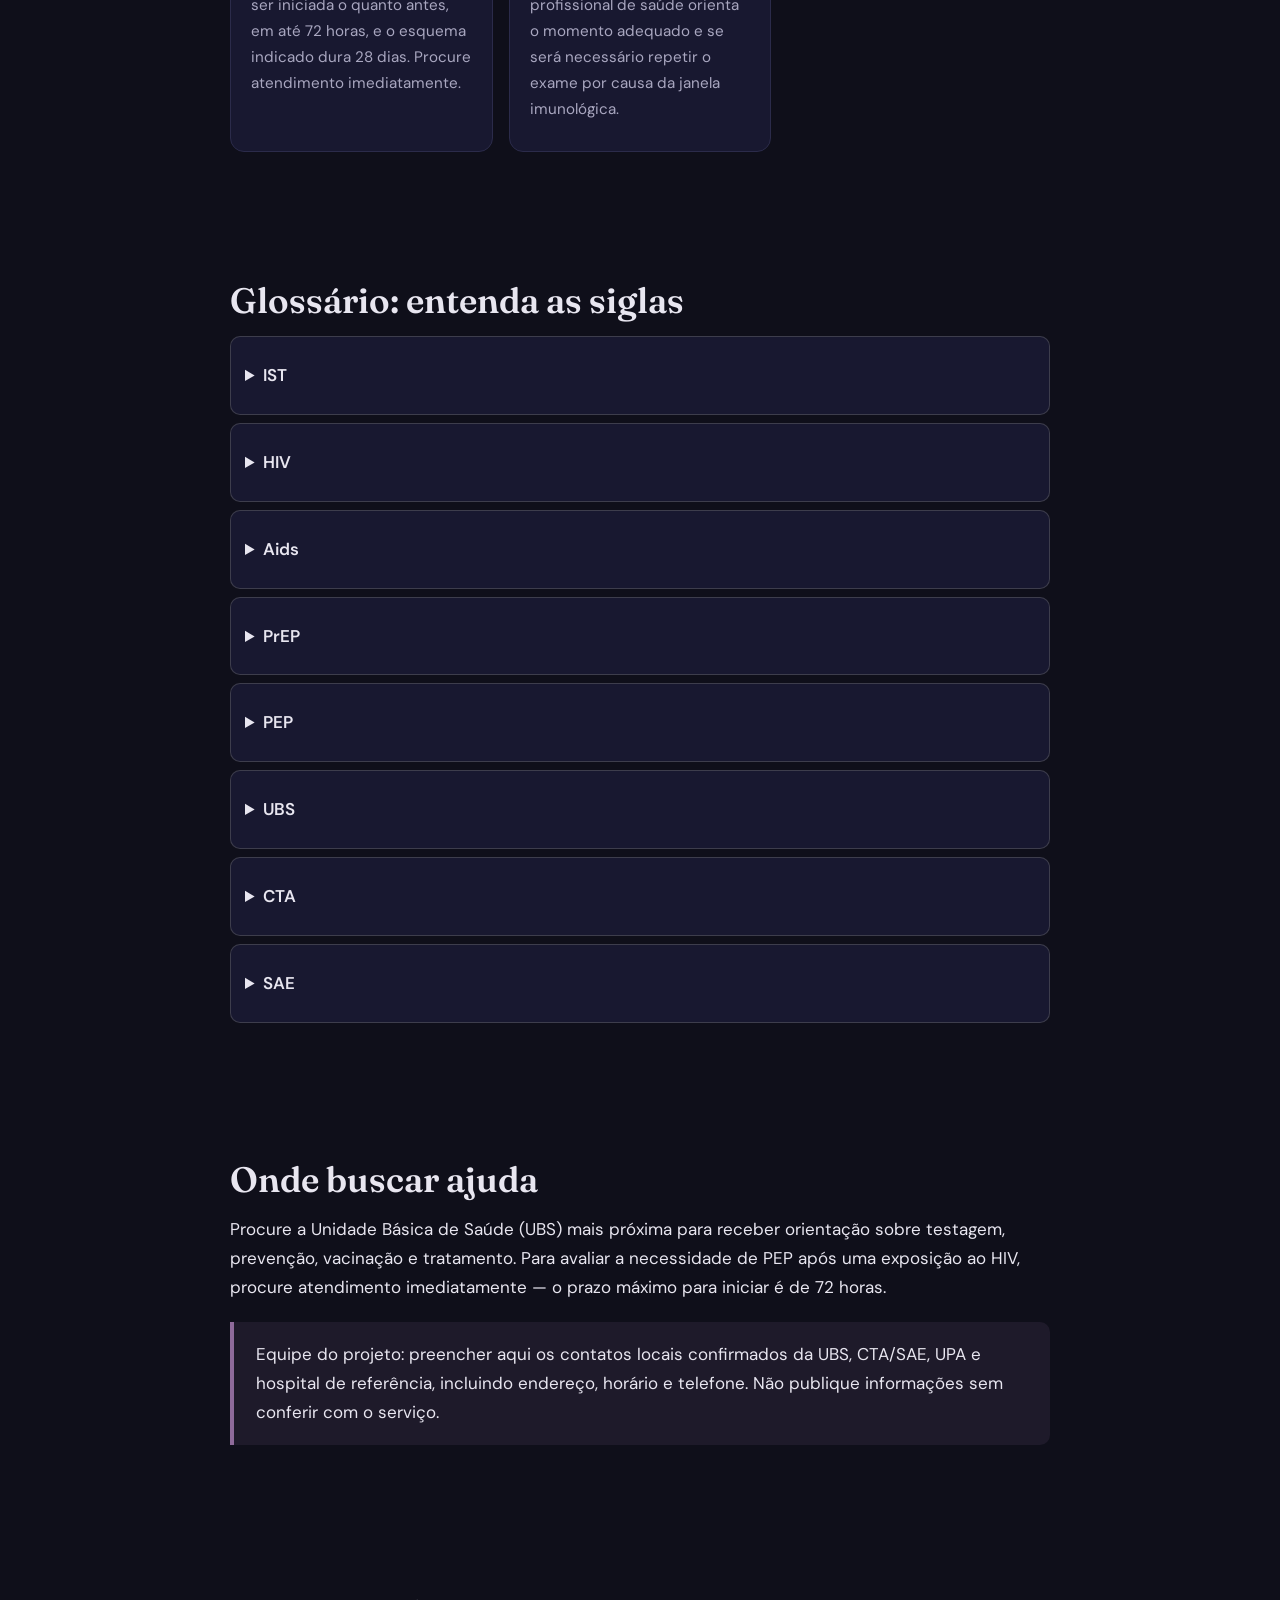
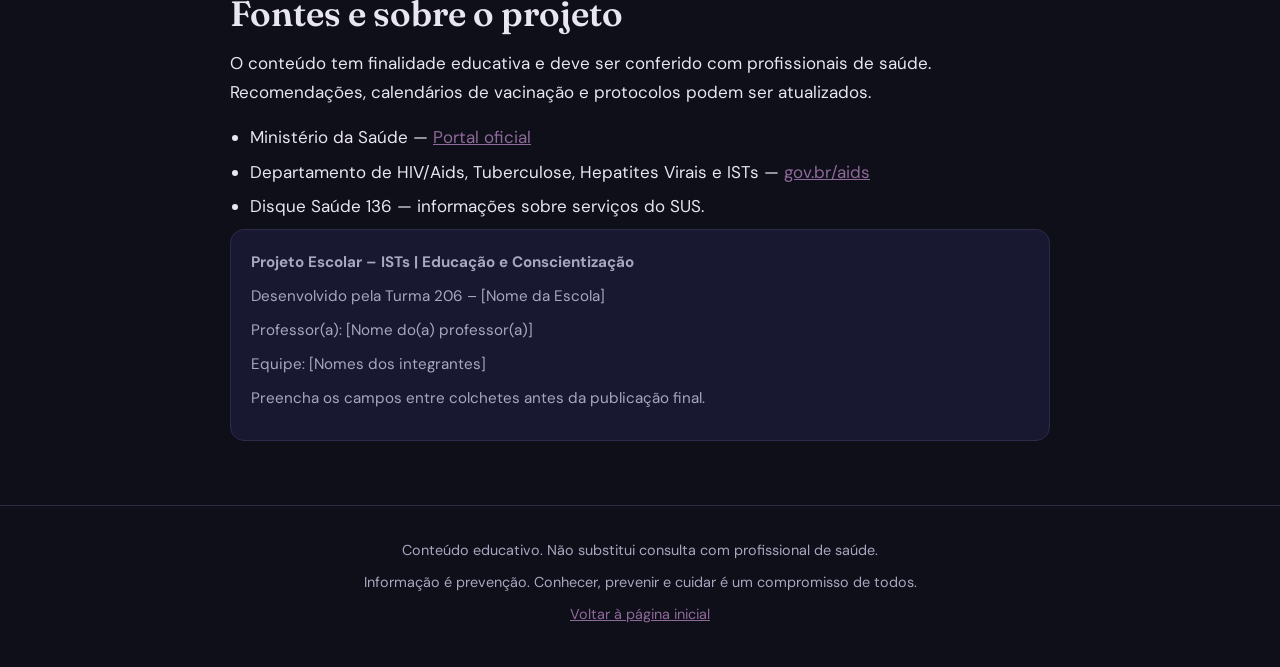
==== commit 5120c01c: "Enhance index.html with updated content and structure Updated the title and meta descriptions for be" ====
--- a/index.html
+++ b/index.html
@@ -3,85 +3,119 @@
 <head>
 <meta charset="UTF-8">
 <meta name="viewport" content="width=device-width, initial-scale=1.0">
-<title>ISTs - Informação e prevenção</title>
-<meta name="description" content="Informação clara sobre ISTs: sintomas, prevenção, testes, PrEP, PEP, vacinas e onde buscar ajuda no SUS.">
-<meta property="og:title" content="ISTs - Informação e prevenção">
-<meta property="og:description" content="Sintomas, prevenção, tratamento e onde buscar ajuda.">
+<title>ISTs - Para todas as pessoas</title>
+<meta name="description" content="Informações sobre ISTs para jovens, adultos e pessoas idosas: prevenção, testagem, direitos e serviços.">
 <link rel="icon" href="logopdst.png">
-<link rel="preconnect" href="https://fonts.googleapis.com"><link rel="preconnect" href="https://fonts.gstatic.com" crossorigin>
+<link rel="preconnect" href="https://fonts.googleapis.com">
+<link rel="preconnect" href="https://fonts.gstatic.com" crossorigin>
 <link href="https://fonts.googleapis.com/css2?family=DM+Sans:wght@400;600&family=Fraunces:wght@600&display=swap" rel="stylesheet">
 <link rel="stylesheet" href="style.css">
 <link rel="stylesheet" href="extra.css">
+<link rel="stylesheet" href="melhorias.css">
 </head>
-<body class="" data-genero="">
+<body data-genero="">
 <a class="pular" href="#principal">Pular para o conteúdo</a>
 <div id="progresso"></div>
 <header class="topo">
 <button class="botao-menu" aria-label="Abrir menu" aria-expanded="false"><img src="logopdst.png" alt=""></button>
 <a class="marca" href="index.html">ISTs</a>
 <nav aria-label="Principal">
-<a href="index.html" aria-current="page">Início</a><a href="masculino.html">Masculino</a><a href="feminino.html">Feminino</a><a href="todos.html">Para todos</a>
+<a href="index.html">Início</a><a href="masculino.html">Masculino</a><a href="feminino.html">Feminino</a><a href="todos.html" aria-current="page">Para todos</a>
 </nav>
 </header>
 <div id="veu" class="veu"></div>
 <nav id="menu" class="menu" aria-label="Seções">
-<a href="#inicio">Início</a>
-<a href="#escolha">Escolha seu guia</a>
-<a href="#fatos">Você sabia?</a>
-<a href="#violencia">Violência sexual</a>
-<a href="#ajuda">Onde buscar ajuda</a>
+<a href="#intro">Introdução</a><a href="#jovens">Jovens e adolescentes</a><a href="#idosos">Pessoas idosas</a><a href="#transmissao">Transmissão</a><a href="#prevencao">Prevenção</a><a href="#glossario">Glossário</a><a href="#cidade">Onde buscar ajuda</a><a href="#fontes">Fontes e projeto</a>
 </nav>
 <main id="principal">
-<section class="hero" id="inicio">
+<section class="hero" id="intro">
 <div class="fio"></div>
-<h1>Informação clara sobre ISTs</h1>
-<p>Sintomas, prevenção, tratamento e onde buscar ajuda. Escolha o guia que fala com você e teste seus conhecimentos no Mito ou verdade.</p>
+<h1>Informação para todas as pessoas</h1>
+<p>Qualquer pessoa pode ter uma Infecção Sexualmente Transmissível (IST). Idade, gênero, orientação sexual ou estado civil não eliminam a possibilidade de transmissão. Informação, prevenção e atendimento respeitoso são direitos de todos.</p>
 </section>
-<section class="secao" id="escolha" style="padding-top:20px">
-<div class="escolha">
-<a class="f" href="feminino.html"><span>♀</span><h2>Feminino</h2><p>Papanicolau, gravidez, corrimento e prevenção.</p></a>
-<a class="m" href="masculino.html"><span>♂</span><h2>Masculino</h2><p>Sintomas, vacinas, PEP e prevenção.</p></a>
+
+<section class="secao" id="jovens">
+<h2>Jovens e adolescentes: informação sem julgamentos</h2>
+<p>Ter dúvidas sobre corpo, relacionamentos, sexualidade, prevenção e consentimento é comum. Buscar informação confiável é uma atitude de cuidado, não motivo de vergonha.</p>
+<div class="grade">
+<div class="cartao"><h3>Converse com alguém de confiança</h3><p>Quando for seguro e confortável, conversar com familiares ou outro adulto de confiança pode ajudar. Também é possível buscar orientação diretamente em um serviço de saúde.</p></div>
+<div class="cartao"><h3>Procure a UBS</h3><p>A equipe de saúde pode orientar sobre prevenção de ISTs, vacinação, preservativos, testagem e métodos contraceptivos, respeitando a privacidade e as regras de atendimento aplicáveis.</p></div>
+<div class="cartao"><h3>Prevenção da gravidez</h3><p>Existem métodos contraceptivos, como preservativos, pílulas e outros métodos disponíveis no SUS. A maioria dos métodos evita gravidez, mas não protege contra ISTs. O preservativo ajuda a prevenir as duas situações.</p></div>
+<div class="cartao"><h3>Consentimento importa</h3><p>Uma relação precisa ser livre e consentida. Ninguém deve ser pressionado, ameaçado ou obrigado a fazer algo. Em situação de violência, procure um serviço de saúde ou um adulto de confiança.</p></div>
 </div>
-<a class="cartao largo" href="todos.html"><h3>Para todas as pessoas</h3><p>Pessoas trans e não binárias, LGBTQIA+, como se transmite, janela imunológica, glossário, direitos e fontes.</p></a>
+<div class="destaque">Informações confiáveis: Ministério da Saúde (<a href="https://www.gov.br/saude/pt-br" target="_blank" rel="noopener">gov.br/saude</a>) e profissionais da UBS. Evite tomar decisões de saúde com base apenas em publicações sem fonte nas redes sociais.</div>
 </section>
-<section class="secao" id="fatos">
-<h2>Você sabia?</h2>
+
+<section class="secao" id="idosos">
+<h2>Saúde sexual também importa na terceira idade</h2>
+<p>Pessoas idosas também têm vida afetiva e sexual e continuam expostas às ISTs. A idade não oferece proteção contra infecções. Por isso, prevenção, informação, testagem quando indicada e acompanhamento de saúde continuam importantes.</p>
 <div class="grade">
-<div class="cartao"><h3>Silêncio não é saúde</h3><p>Muitas ISTs não dão sintoma. Só o teste mostra.</p></div>
-<div class="cartao"><h3>Teste em 30 minutos</h3><p>O SUS faz testes rápidos de HIV, sífilis e hepatites B e C, de graça, com resultado em até 30 minutos.</p></div>
-<div class="cartao"><h3>Negativo cedo demais</h3><p>Logo após uma exposição, o teste pode não detectar a infecção (janela imunológica). O serviço de saúde diz quando repetir.</p></div>
-<div class="cartao"><h3>Indetectável = intransmissível</h3><p>Quem trata o HIV e mantém a carga viral indetectável não transmite o vírus pelo sexo.</p></div>
-<div class="cartao"><h3>Vacinas que protegem</h3><p>Hepatite B e HPV têm vacina no SUS. A de HPV é dose única de 9 a 14 anos, e jovens de 15 a 19 anos têm uma campanha de resgate até dezembro de 2026. Confirme na UBS.</p></div>
-<div class="cartao"><h3>PrEP e PEP</h3><p>PrEP previne antes da exposição. PEP deve começar em até 72 horas depois (o ideal é nas primeiras 2) e dura 28 dias.</p></div>
-<div class="cartao"><h3>Tem cura</h3><p>Sífilis, gonorreia, clamídia, tricomoníase e hepatite C curam com tratamento. Dá para se reinfectar, então proteja-se e trate o(a) parceiro(a).</p></div>
-<div class="cartao"><h3>Sem cura, com tratamento</h3><p>HIV, herpes e hepatite B crônica não têm cura, mas têm tratamento e podem ser controlados.</p></div>
+<div class="cartao"><h3>Prevenção em qualquer idade</h3><p>O uso de preservativos e a vacinação contra hepatite B e HPV, conforme indicação, continuam sendo medidas importantes.</p></div>
+<div class="cartao"><h3>Não ignore sinais — nem a ausência deles</h3><p>Algumas ISTs não apresentam sintomas. Converse com um profissional de saúde sobre testagem, mesmo que não haja desconforto.</p></div>
+<div class="cartao"><h3>Atendimento sem preconceito</h3><p>Falar sobre saúde sexual com a equipe de saúde é legítimo em qualquer fase da vida. O atendimento deve ser respeitoso e sigiloso.</p></div>
 </div>
 </section>
-<section class="secao" id="violencia">
-<div class="alerta">
-<h3>Sofreu violência sexual?</h3>
-<p>A culpa nunca é de quem sofreu. Procure um hospital ou UPA o quanto antes. O atendimento é gratuito e não exige boletim de ocorrência. Lá você pode receber PEP (em até 72 horas), contracepção de emergência e acolhimento.</p>
-<ul>
-<li>Ligue 180: Central de Atendimento à Mulher</li>
-<li>Disque 100: denúncia de violações de direitos humanos</li>
-<li>190: Polícia · 192: SAMU</li>
-</ul>
+
+<section class="secao" id="transmissao">
+<h2>Como as ISTs podem ser transmitidas</h2>
+<div class="grade">
+<div class="cartao"><h3>Contato sexual</h3><p>Relações sexuais vaginais, anais ou orais sem proteção podem transmitir diferentes ISTs. Algumas também passam pelo contato direto com lesões ou mucosas.</p></div>
+<div class="cartao"><h3>Sangue</h3><p>O compartilhamento de agulhas, seringas ou objetos perfurocortantes contaminados pode transmitir infecções como HIV e hepatites virais.</p></div>
+<div class="cartao"><h3>Gestação e parto</h3><p>Algumas infecções podem passar da gestante para o bebê durante a gestação ou o parto. O pré-natal e o tratamento adequado reduzem riscos.</p></div>
+<div class="cartao"><h3>O HIV não passa pelo convívio</h3><p>Abraços, apertos de mão, talheres, copos, assentos sanitários e piscinas não transmitem HIV.</p></div>
 </div>
 </section>
-<section class="secao" id="ajuda">
+
+<section class="secao" id="prevencao">
+<h2>Prevenção combinada</h2>
+<div class="grade">
+<div class="cartao"><h3>Preservativos</h3><p>Preservativos externos e internos ajudam a prevenir ISTs e gravidez. São distribuídos gratuitamente pelo SUS. Use um novo a cada relação e siga as instruções da embalagem.</p></div>
+<div class="cartao"><h3>Vacinação</h3><p>As vacinas contra HPV e hepatite B ajudam a prevenir infecções. A indicação e o esquema dependem da idade e de condições específicas; confira sua situação na UBS.</p></div>
+<div class="cartao"><h3>PrEP</h3><p>Profilaxia Pré-Exposição ao HIV: medicamento utilizado antes de possíveis exposições, após avaliação e acompanhamento por profissional de saúde. Não previne outras ISTs nem gravidez.</p></div>
+<div class="cartao"><h3>PEP</h3><p>Profilaxia Pós-Exposição ao HIV: medida de urgência após uma possível exposição. Deve ser iniciada o quanto antes, em até 72 horas, e o esquema indicado dura 28 dias. Procure atendimento imediatamente.</p></div>
+<div class="cartao"><h3>Testagem</h3><p>Testes ajudam a identificar infecções, inclusive quando não há sintomas. O profissional de saúde orienta o momento adequado e se será necessário repetir o exame por causa da janela imunológica.</p></div>
+</div>
+</section>
+
+<section class="secao" id="glossario">
+<h2>Glossário: entenda as siglas</h2>
+<details class="d"><summary>IST</summary><p>Infecção Sexualmente Transmissível. É o termo atual porque uma infecção pode existir sem apresentar sintomas.</p></details>
+<details class="d"><summary>HIV</summary><p>Vírus da Imunodeficiência Humana. Ataca o sistema imunológico. Existe tratamento eficaz e gratuito pelo SUS.</p></details>
+<details class="d"><summary>Aids</summary><p>É a síndrome que pode ocorrer em estágio avançado da infecção pelo HIV quando não há tratamento. Ter HIV não significa necessariamente ter aids.</p></details>
+<details class="d"><summary>PrEP</summary><p>Profilaxia Pré-Exposição: estratégia com medicamentos para prevenir o HIV antes de uma possível exposição, com acompanhamento de saúde.</p></details>
+<details class="d"><summary>PEP</summary><p>Profilaxia Pós-Exposição: atendimento de urgência para avaliar o uso de medicamentos após possível exposição ao HIV. Deve começar em até 72 horas.</p></details>
+<details class="d"><summary>UBS</summary><p>Unidade Básica de Saúde. Serviço do SUS que oferece cuidados de saúde, vacinação, orientação e, conforme a unidade, testagem e encaminhamentos.</p></details>
+<details class="d"><summary>CTA</summary><p>Centro de Testagem e Aconselhamento. Serviço que oferece testagem e orientação sobre HIV e outras ISTs, conforme a organização local.</p></details>
+<details class="d"><summary>SAE</summary><p>Serviço de Assistência Especializada. Unidade que acompanha pessoas que vivem com HIV e outras condições, conforme a rede local.</p></details>
+</section>
+
+<section class="secao" id="cidade">
 <h2>Onde buscar ajuda</h2>
-<div class="grade">
-<div class="cartao"><h3>Unidade Básica de Saúde</h3><p>Testes rápidos, preservativos, vacinas e consultas.</p></div>
-<div class="cartao"><h3>CTA / SAE</h3><p>Centros de testagem e serviços especializados em ISTs e HIV.</p></div>
-<div class="cartao"><h3>UPA e hospitais</h3><p>PEP e atendimento de urgência, inclusive à noite e nos fins de semana.</p></div>
-<div class="cartao"><h3>Disque Saúde 136</h3><p>Orientação do Ministério da Saúde, gratuita.</p></div>
+<p>Procure a Unidade Básica de Saúde (UBS) mais próxima para receber orientação sobre testagem, prevenção, vacinação e tratamento. Para avaliar a necessidade de PEP após uma exposição ao HIV, procure atendimento imediatamente — o prazo máximo para iniciar é de 72 horas.</p>
+<div class="destaque">Equipe do projeto: preencher aqui os contatos locais confirmados da UBS, CTA/SAE, UPA e hospital de referência, incluindo endereço, horário e telefone. Não publique informações sem conferir com o serviço.</div>
+</section>
+
+<section class="secao" id="fontes">
+<h2>Fontes e sobre o projeto</h2>
+<p>O conteúdo tem finalidade educativa e deve ser conferido com profissionais de saúde. Recomendações, calendários de vacinação e protocolos podem ser atualizados.</p>
+<ul class="lista-simples">
+<li>Ministério da Saúde — <a href="https://www.gov.br/saude/pt-br" target="_blank" rel="noopener">Portal oficial</a></li>
+<li>Departamento de HIV/Aids, Tuberculose, Hepatites Virais e ISTs — <a href="https://www.gov.br/aids" target="_blank" rel="noopener">gov.br/aids</a></li>
+<li>Disque Saúde 136 — informações sobre serviços do SUS.</li>
+</ul>
+<div class="cartao">
+<p><strong>Projeto Escolar – ISTs | Educação e Conscientização</strong></p>
+<p>Desenvolvido pela Turma 206 – [Nome da Escola]</p>
+<p>Professor(a): [Nome do(a) professor(a)]</p>
+<p>Equipe: [Nomes dos integrantes]</p>
+<p class="nota-dado">Preencha os campos entre colchetes antes da publicação final.</p>
 </div>
-<div class="destaque">Teve uma situação de risco? Procure um serviço de saúde o quanto antes, em até 72 horas, para avaliar a PEP. Veja os serviços da sua cidade em <a href="todos.html#cidade">Para todos</a>.</div>
 </section>
 </main>
 <footer class="rodape">
-<p>Conteúdo educativo, não substitui consulta com profissional de saúde.</p>
-<p>Teste rápido, preservativos, PrEP e PEP são gratuitos no SUS. Dúvidas: Disque Saúde 136. <a href="todos.html#fontes">Fontes e sobre o projeto</a></p>
+<p>Conteúdo educativo. Não substitui consulta com profissional de saúde.</p>
+<p>Informação é prevenção. Conhecer, prevenir e cuidar é um compromisso de todos.</p>
+<p><a href="index.html">Voltar à página inicial</a></p>
 </footer>
 <button id="subir" aria-label="Voltar ao topo">↑</button>
 <script src="script.js"></script>
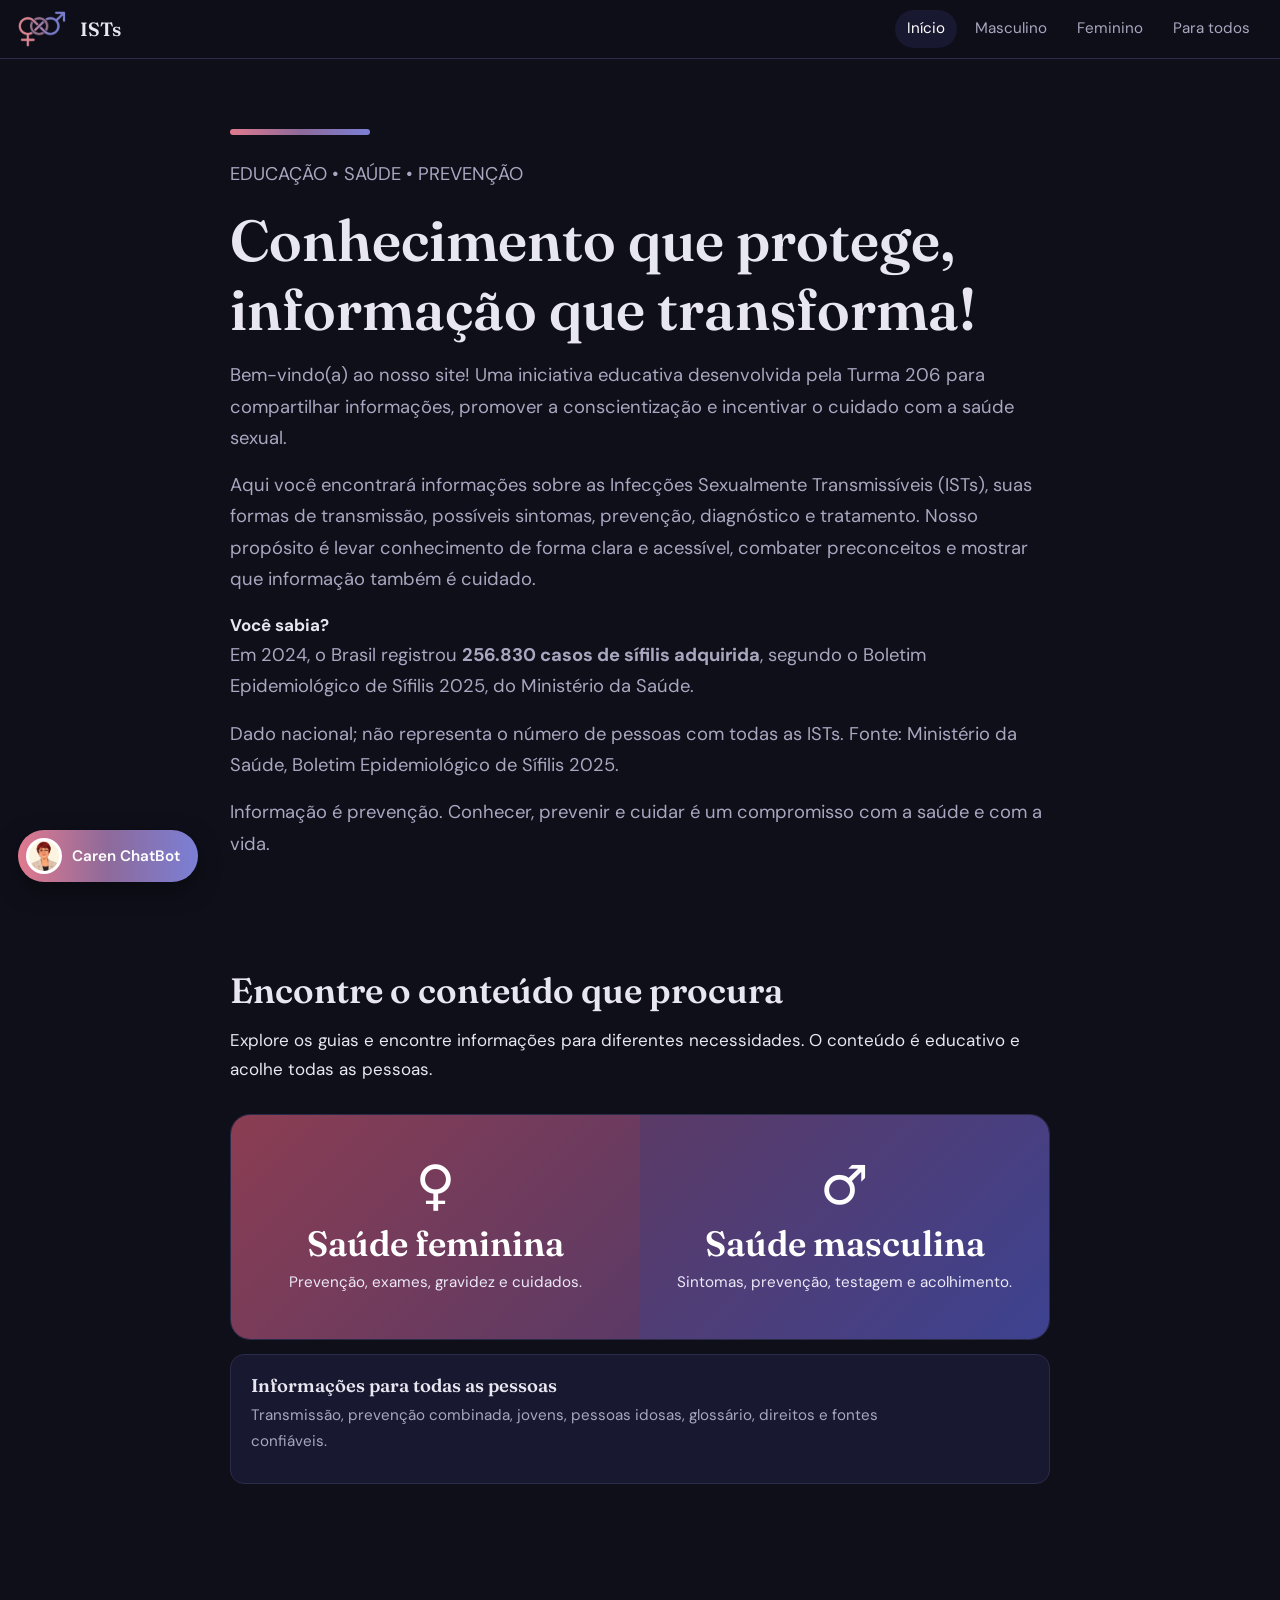
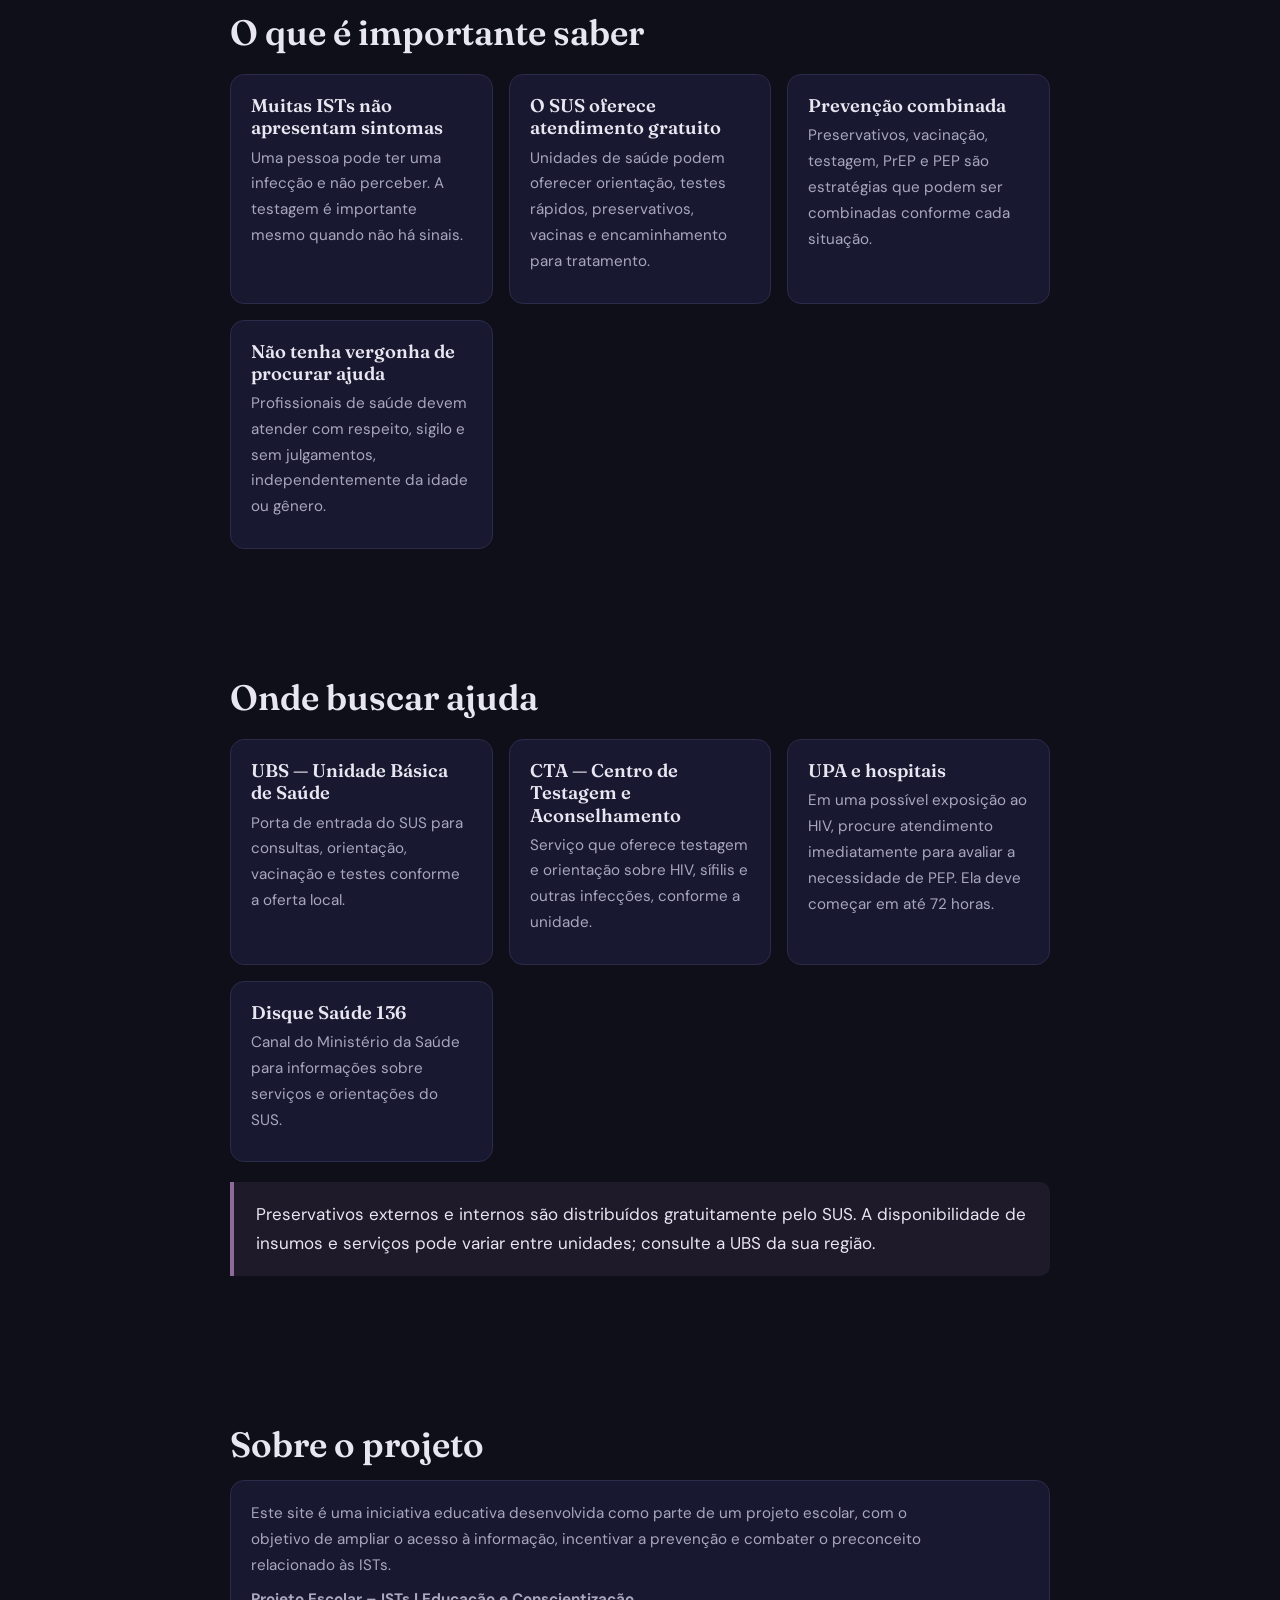
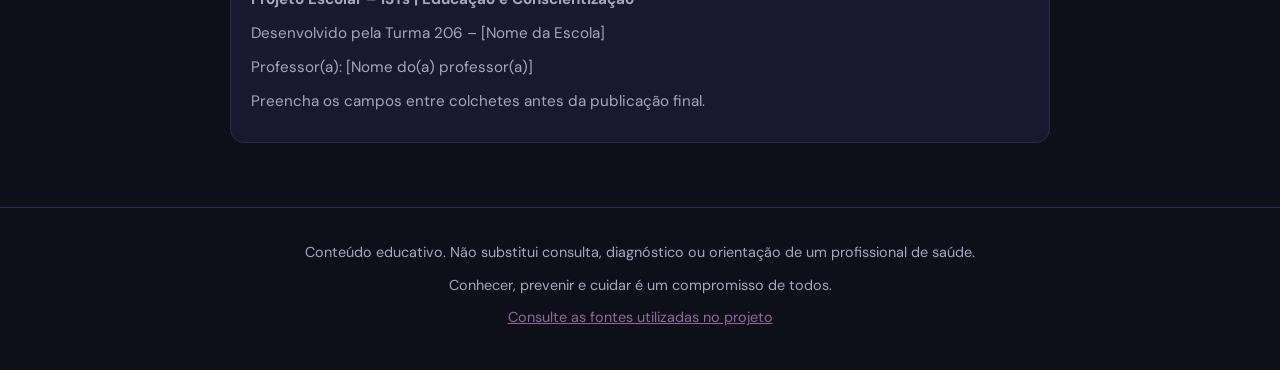
==== commit 2a252999: "Update title and meta description in index.html" ====
--- a/index.html
+++ b/index.html
@@ -3,8 +3,10 @@
 <head>
 <meta charset="UTF-8">
 <meta name="viewport" content="width=device-width, initial-scale=1.0">
-<title>ISTs - Para todas as pessoas</title>
-<meta name="description" content="Informações sobre ISTs para jovens, adultos e pessoas idosas: prevenção, testagem, direitos e serviços.">
+<title>ISTs - Informação e prevenção</title>
+<meta name="description" content="Informação clara sobre ISTs: prevenção, sintomas, testagem e tratamento.">
+<meta property="og:title" content="ISTs - Informação e prevenção">
+<meta property="og:description" content="Conhecimento que protege, informação que transforma.">
 <link rel="icon" href="logopdst.png">
 <link rel="preconnect" href="https://fonts.googleapis.com">
 <link rel="preconnect" href="https://fonts.gstatic.com" crossorigin>
@@ -20,102 +22,74 @@
 <button class="botao-menu" aria-label="Abrir menu" aria-expanded="false"><img src="logopdst.png" alt=""></button>
 <a class="marca" href="index.html">ISTs</a>
 <nav aria-label="Principal">
-<a href="index.html">Início</a><a href="masculino.html">Masculino</a><a href="feminino.html">Feminino</a><a href="todos.html" aria-current="page">Para todos</a>
+<a href="index.html" aria-current="page">Início</a><a href="masculino.html">Masculino</a><a href="feminino.html">Feminino</a><a href="todos.html">Para todos</a>
 </nav>
 </header>
 <div id="veu" class="veu"></div>
 <nav id="menu" class="menu" aria-label="Seções">
-<a href="#intro">Introdução</a><a href="#jovens">Jovens e adolescentes</a><a href="#idosos">Pessoas idosas</a><a href="#transmissao">Transmissão</a><a href="#prevencao">Prevenção</a><a href="#glossario">Glossário</a><a href="#cidade">Onde buscar ajuda</a><a href="#fontes">Fontes e projeto</a>
+<a href="#inicio">Início</a><a href="#escolha">Guias</a><a href="#fatos">Você sabia?</a><a href="#ajuda">Onde buscar ajuda</a><a href="#projeto">Sobre o projeto</a>
 </nav>
 <main id="principal">
-<section class="hero" id="intro">
+<section class="hero hero-inicio" id="inicio">
 <div class="fio"></div>
-<h1>Informação para todas as pessoas</h1>
-<p>Qualquer pessoa pode ter uma Infecção Sexualmente Transmissível (IST). Idade, gênero, orientação sexual ou estado civil não eliminam a possibilidade de transmissão. Informação, prevenção e atendimento respeitoso são direitos de todos.</p>
+<p class="sobretitulo">EDUCAÇÃO • SAÚDE • PREVENÇÃO</p>
+<h1>Conhecimento que protege, informação que transforma!</h1>
+<p>Bem-vindo(a) ao nosso site! Uma iniciativa educativa desenvolvida pela Turma 206 para compartilhar informações, promover a conscientização e incentivar o cuidado com a saúde sexual.</p>
+<p>Aqui você encontrará informações sobre as Infecções Sexualmente Transmissíveis (ISTs), suas formas de transmissão, possíveis sintomas, prevenção, diagnóstico e tratamento. Nosso propósito é levar conhecimento de forma clara e acessível, combater preconceitos e mostrar que informação também é cuidado.</p>
+<div class="chamada-dado">
+<strong>Você sabia?</strong>
+<p>Em 2024, o Brasil registrou <strong>256.830 casos de sífilis adquirida</strong>, segundo o Boletim Epidemiológico de Sífilis 2025, do Ministério da Saúde.</p>
+<p class="nota-dado">Dado nacional; não representa o número de pessoas com todas as ISTs. Fonte: Ministério da Saúde, Boletim Epidemiológico de Sífilis 2025.</p>
+</div>
+<p class="frase-final">Informação é prevenção. Conhecer, prevenir e cuidar é um compromisso com a saúde e com a vida.</p>
 </section>
 
-<section class="secao" id="jovens">
-<h2>Jovens e adolescentes: informação sem julgamentos</h2>
-<p>Ter dúvidas sobre corpo, relacionamentos, sexualidade, prevenção e consentimento é comum. Buscar informação confiável é uma atitude de cuidado, não motivo de vergonha.</p>
-<div class="grade">
-<div class="cartao"><h3>Converse com alguém de confiança</h3><p>Quando for seguro e confortável, conversar com familiares ou outro adulto de confiança pode ajudar. Também é possível buscar orientação diretamente em um serviço de saúde.</p></div>
-<div class="cartao"><h3>Procure a UBS</h3><p>A equipe de saúde pode orientar sobre prevenção de ISTs, vacinação, preservativos, testagem e métodos contraceptivos, respeitando a privacidade e as regras de atendimento aplicáveis.</p></div>
-<div class="cartao"><h3>Prevenção da gravidez</h3><p>Existem métodos contraceptivos, como preservativos, pílulas e outros métodos disponíveis no SUS. A maioria dos métodos evita gravidez, mas não protege contra ISTs. O preservativo ajuda a prevenir as duas situações.</p></div>
-<div class="cartao"><h3>Consentimento importa</h3><p>Uma relação precisa ser livre e consentida. Ninguém deve ser pressionado, ameaçado ou obrigado a fazer algo. Em situação de violência, procure um serviço de saúde ou um adulto de confiança.</p></div>
+<section class="secao" id="escolha">
+<h2>Encontre o conteúdo que procura</h2>
+<p>Explore os guias e encontre informações para diferentes necessidades. O conteúdo é educativo e acolhe todas as pessoas.</p>
+<div class="escolha">
+<a class="f" href="feminino.html"><span aria-hidden="true">♀</span><h2>Saúde feminina</h2><p>Prevenção, exames, gravidez e cuidados.</p></a>
+<a class="m" href="masculino.html"><span aria-hidden="true">♂</span><h2>Saúde masculina</h2><p>Sintomas, prevenção, testagem e acolhimento.</p></a>
 </div>
-<div class="destaque">Informações confiáveis: Ministério da Saúde (<a href="https://www.gov.br/saude/pt-br" target="_blank" rel="noopener">gov.br/saude</a>) e profissionais da UBS. Evite tomar decisões de saúde com base apenas em publicações sem fonte nas redes sociais.</div>
+<a class="cartao largo" href="todos.html"><h3>Informações para todas as pessoas</h3><p>Transmissão, prevenção combinada, jovens, pessoas idosas, glossário, direitos e fontes confiáveis.</p></a>
 </section>
 
-<section class="secao" id="idosos">
-<h2>Saúde sexual também importa na terceira idade</h2>
-<p>Pessoas idosas também têm vida afetiva e sexual e continuam expostas às ISTs. A idade não oferece proteção contra infecções. Por isso, prevenção, informação, testagem quando indicada e acompanhamento de saúde continuam importantes.</p>
+<section class="secao" id="fatos">
+<h2>O que é importante saber</h2>
 <div class="grade">
-<div class="cartao"><h3>Prevenção em qualquer idade</h3><p>O uso de preservativos e a vacinação contra hepatite B e HPV, conforme indicação, continuam sendo medidas importantes.</p></div>
-<div class="cartao"><h3>Não ignore sinais — nem a ausência deles</h3><p>Algumas ISTs não apresentam sintomas. Converse com um profissional de saúde sobre testagem, mesmo que não haja desconforto.</p></div>
-<div class="cartao"><h3>Atendimento sem preconceito</h3><p>Falar sobre saúde sexual com a equipe de saúde é legítimo em qualquer fase da vida. O atendimento deve ser respeitoso e sigiloso.</p></div>
+<div class="cartao"><h3>Muitas ISTs não apresentam sintomas</h3><p>Uma pessoa pode ter uma infecção e não perceber. A testagem é importante mesmo quando não há sinais.</p></div>
+<div class="cartao"><h3>O SUS oferece atendimento gratuito</h3><p>Unidades de saúde podem oferecer orientação, testes rápidos, preservativos, vacinas e encaminhamento para tratamento.</p></div>
+<div class="cartao"><h3>Prevenção combinada</h3><p>Preservativos, vacinação, testagem, PrEP e PEP são estratégias que podem ser combinadas conforme cada situação.</p></div>
+<div class="cartao"><h3>Não tenha vergonha de procurar ajuda</h3><p>Profissionais de saúde devem atender com respeito, sigilo e sem julgamentos, independentemente da idade ou gênero.</p></div>
 </div>
 </section>
 
-<section class="secao" id="transmissao">
-<h2>Como as ISTs podem ser transmitidas</h2>
+<section class="secao" id="ajuda">
+<h2>Onde buscar ajuda</h2>
 <div class="grade">
-<div class="cartao"><h3>Contato sexual</h3><p>Relações sexuais vaginais, anais ou orais sem proteção podem transmitir diferentes ISTs. Algumas também passam pelo contato direto com lesões ou mucosas.</p></div>
-<div class="cartao"><h3>Sangue</h3><p>O compartilhamento de agulhas, seringas ou objetos perfurocortantes contaminados pode transmitir infecções como HIV e hepatites virais.</p></div>
-<div class="cartao"><h3>Gestação e parto</h3><p>Algumas infecções podem passar da gestante para o bebê durante a gestação ou o parto. O pré-natal e o tratamento adequado reduzem riscos.</p></div>
-<div class="cartao"><h3>O HIV não passa pelo convívio</h3><p>Abraços, apertos de mão, talheres, copos, assentos sanitários e piscinas não transmitem HIV.</p></div>
+<div class="cartao"><h3>UBS — Unidade Básica de Saúde</h3><p>Porta de entrada do SUS para consultas, orientação, vacinação e testes conforme a oferta local.</p></div>
+<div class="cartao"><h3>CTA — Centro de Testagem e Aconselhamento</h3><p>Serviço que oferece testagem e orientação sobre HIV, sífilis e outras infecções, conforme a unidade.</p></div>
+<div class="cartao"><h3>UPA e hospitais</h3><p>Em uma possível exposição ao HIV, procure atendimento imediatamente para avaliar a necessidade de PEP. Ela deve começar em até 72 horas.</p></div>
+<div class="cartao"><h3>Disque Saúde 136</h3><p>Canal do Ministério da Saúde para informações sobre serviços e orientações do SUS.</p></div>
 </div>
+<div class="destaque">Preservativos externos e internos são distribuídos gratuitamente pelo SUS. A disponibilidade de insumos e serviços pode variar entre unidades; consulte a UBS da sua região.</div>
 </section>
 
-<section class="secao" id="prevencao">
-<h2>Prevenção combinada</h2>
-<div class="grade">
-<div class="cartao"><h3>Preservativos</h3><p>Preservativos externos e internos ajudam a prevenir ISTs e gravidez. São distribuídos gratuitamente pelo SUS. Use um novo a cada relação e siga as instruções da embalagem.</p></div>
-<div class="cartao"><h3>Vacinação</h3><p>As vacinas contra HPV e hepatite B ajudam a prevenir infecções. A indicação e o esquema dependem da idade e de condições específicas; confira sua situação na UBS.</p></div>
-<div class="cartao"><h3>PrEP</h3><p>Profilaxia Pré-Exposição ao HIV: medicamento utilizado antes de possíveis exposições, após avaliação e acompanhamento por profissional de saúde. Não previne outras ISTs nem gravidez.</p></div>
-<div class="cartao"><h3>PEP</h3><p>Profilaxia Pós-Exposição ao HIV: medida de urgência após uma possível exposição. Deve ser iniciada o quanto antes, em até 72 horas, e o esquema indicado dura 28 dias. Procure atendimento imediatamente.</p></div>
-<div class="cartao"><h3>Testagem</h3><p>Testes ajudam a identificar infecções, inclusive quando não há sintomas. O profissional de saúde orienta o momento adequado e se será necessário repetir o exame por causa da janela imunológica.</p></div>
-</div>
-</section>
-
-<section class="secao" id="glossario">
-<h2>Glossário: entenda as siglas</h2>
-<details class="d"><summary>IST</summary><p>Infecção Sexualmente Transmissível. É o termo atual porque uma infecção pode existir sem apresentar sintomas.</p></details>
-<details class="d"><summary>HIV</summary><p>Vírus da Imunodeficiência Humana. Ataca o sistema imunológico. Existe tratamento eficaz e gratuito pelo SUS.</p></details>
-<details class="d"><summary>Aids</summary><p>É a síndrome que pode ocorrer em estágio avançado da infecção pelo HIV quando não há tratamento. Ter HIV não significa necessariamente ter aids.</p></details>
-<details class="d"><summary>PrEP</summary><p>Profilaxia Pré-Exposição: estratégia com medicamentos para prevenir o HIV antes de uma possível exposição, com acompanhamento de saúde.</p></details>
-<details class="d"><summary>PEP</summary><p>Profilaxia Pós-Exposição: atendimento de urgência para avaliar o uso de medicamentos após possível exposição ao HIV. Deve começar em até 72 horas.</p></details>
-<details class="d"><summary>UBS</summary><p>Unidade Básica de Saúde. Serviço do SUS que oferece cuidados de saúde, vacinação, orientação e, conforme a unidade, testagem e encaminhamentos.</p></details>
-<details class="d"><summary>CTA</summary><p>Centro de Testagem e Aconselhamento. Serviço que oferece testagem e orientação sobre HIV e outras ISTs, conforme a organização local.</p></details>
-<details class="d"><summary>SAE</summary><p>Serviço de Assistência Especializada. Unidade que acompanha pessoas que vivem com HIV e outras condições, conforme a rede local.</p></details>
-</section>
-
-<section class="secao" id="cidade">
-<h2>Onde buscar ajuda</h2>
-<p>Procure a Unidade Básica de Saúde (UBS) mais próxima para receber orientação sobre testagem, prevenção, vacinação e tratamento. Para avaliar a necessidade de PEP após uma exposição ao HIV, procure atendimento imediatamente — o prazo máximo para iniciar é de 72 horas.</p>
-<div class="destaque">Equipe do projeto: preencher aqui os contatos locais confirmados da UBS, CTA/SAE, UPA e hospital de referência, incluindo endereço, horário e telefone. Não publique informações sem conferir com o serviço.</div>
-</section>
-
-<section class="secao" id="fontes">
-<h2>Fontes e sobre o projeto</h2>
-<p>O conteúdo tem finalidade educativa e deve ser conferido com profissionais de saúde. Recomendações, calendários de vacinação e protocolos podem ser atualizados.</p>
-<ul class="lista-simples">
-<li>Ministério da Saúde — <a href="https://www.gov.br/saude/pt-br" target="_blank" rel="noopener">Portal oficial</a></li>
-<li>Departamento de HIV/Aids, Tuberculose, Hepatites Virais e ISTs — <a href="https://www.gov.br/aids" target="_blank" rel="noopener">gov.br/aids</a></li>
-<li>Disque Saúde 136 — informações sobre serviços do SUS.</li>
-</ul>
+<section class="secao" id="projeto">
+<h2>Sobre o projeto</h2>
 <div class="cartao">
+<p>Este site é uma iniciativa educativa desenvolvida como parte de um projeto escolar, com o objetivo de ampliar o acesso à informação, incentivar a prevenção e combater o preconceito relacionado às ISTs.</p>
 <p><strong>Projeto Escolar – ISTs | Educação e Conscientização</strong></p>
 <p>Desenvolvido pela Turma 206 – [Nome da Escola]</p>
 <p>Professor(a): [Nome do(a) professor(a)]</p>
-<p>Equipe: [Nomes dos integrantes]</p>
 <p class="nota-dado">Preencha os campos entre colchetes antes da publicação final.</p>
 </div>
 </section>
 </main>
 <footer class="rodape">
-<p>Conteúdo educativo. Não substitui consulta com profissional de saúde.</p>
-<p>Informação é prevenção. Conhecer, prevenir e cuidar é um compromisso de todos.</p>
-<p><a href="index.html">Voltar à página inicial</a></p>
+<p>Conteúdo educativo. Não substitui consulta, diagnóstico ou orientação de um profissional de saúde.</p>
+<p>Conhecer, prevenir e cuidar é um compromisso de todos.</p>
+<p><a href="todos.html#fontes">Consulte as fontes utilizadas no projeto</a></p>
 </footer>
 <button id="subir" aria-label="Voltar ao topo">↑</button>
 <script src="script.js"></script>
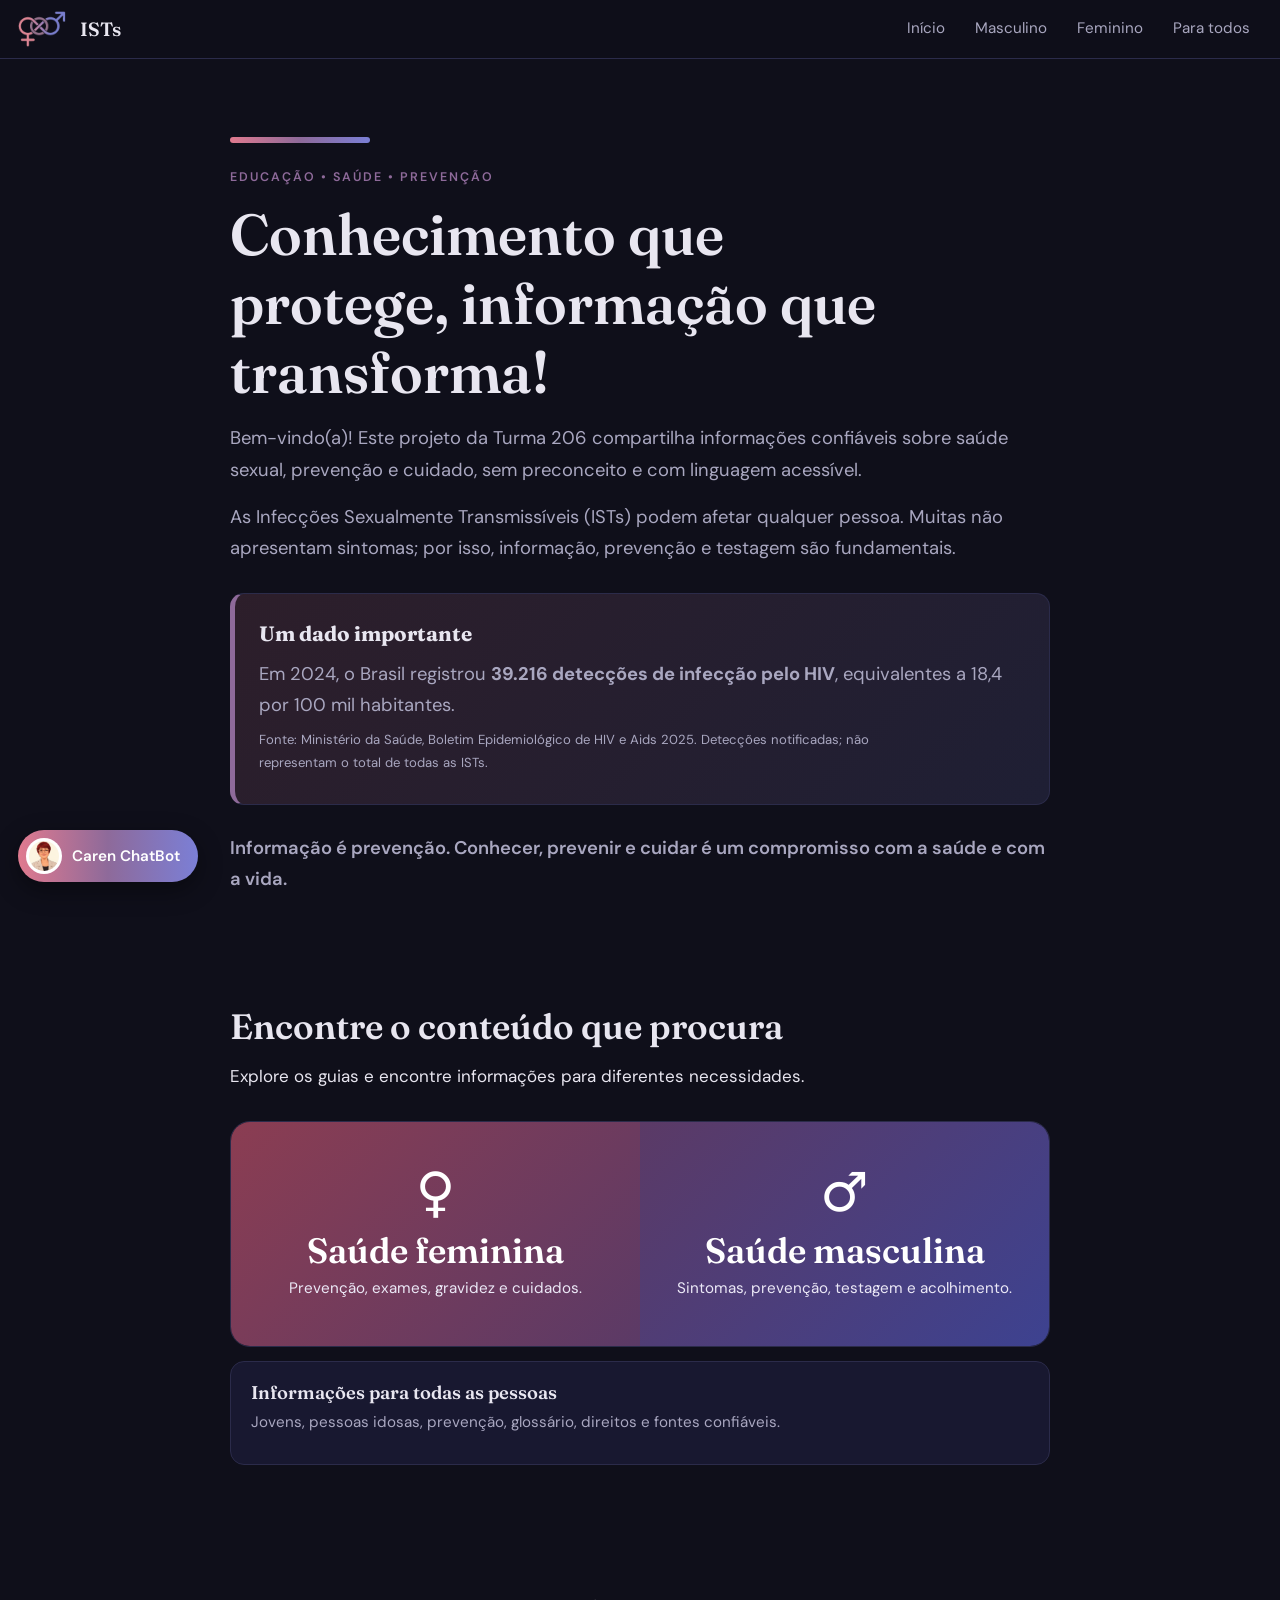
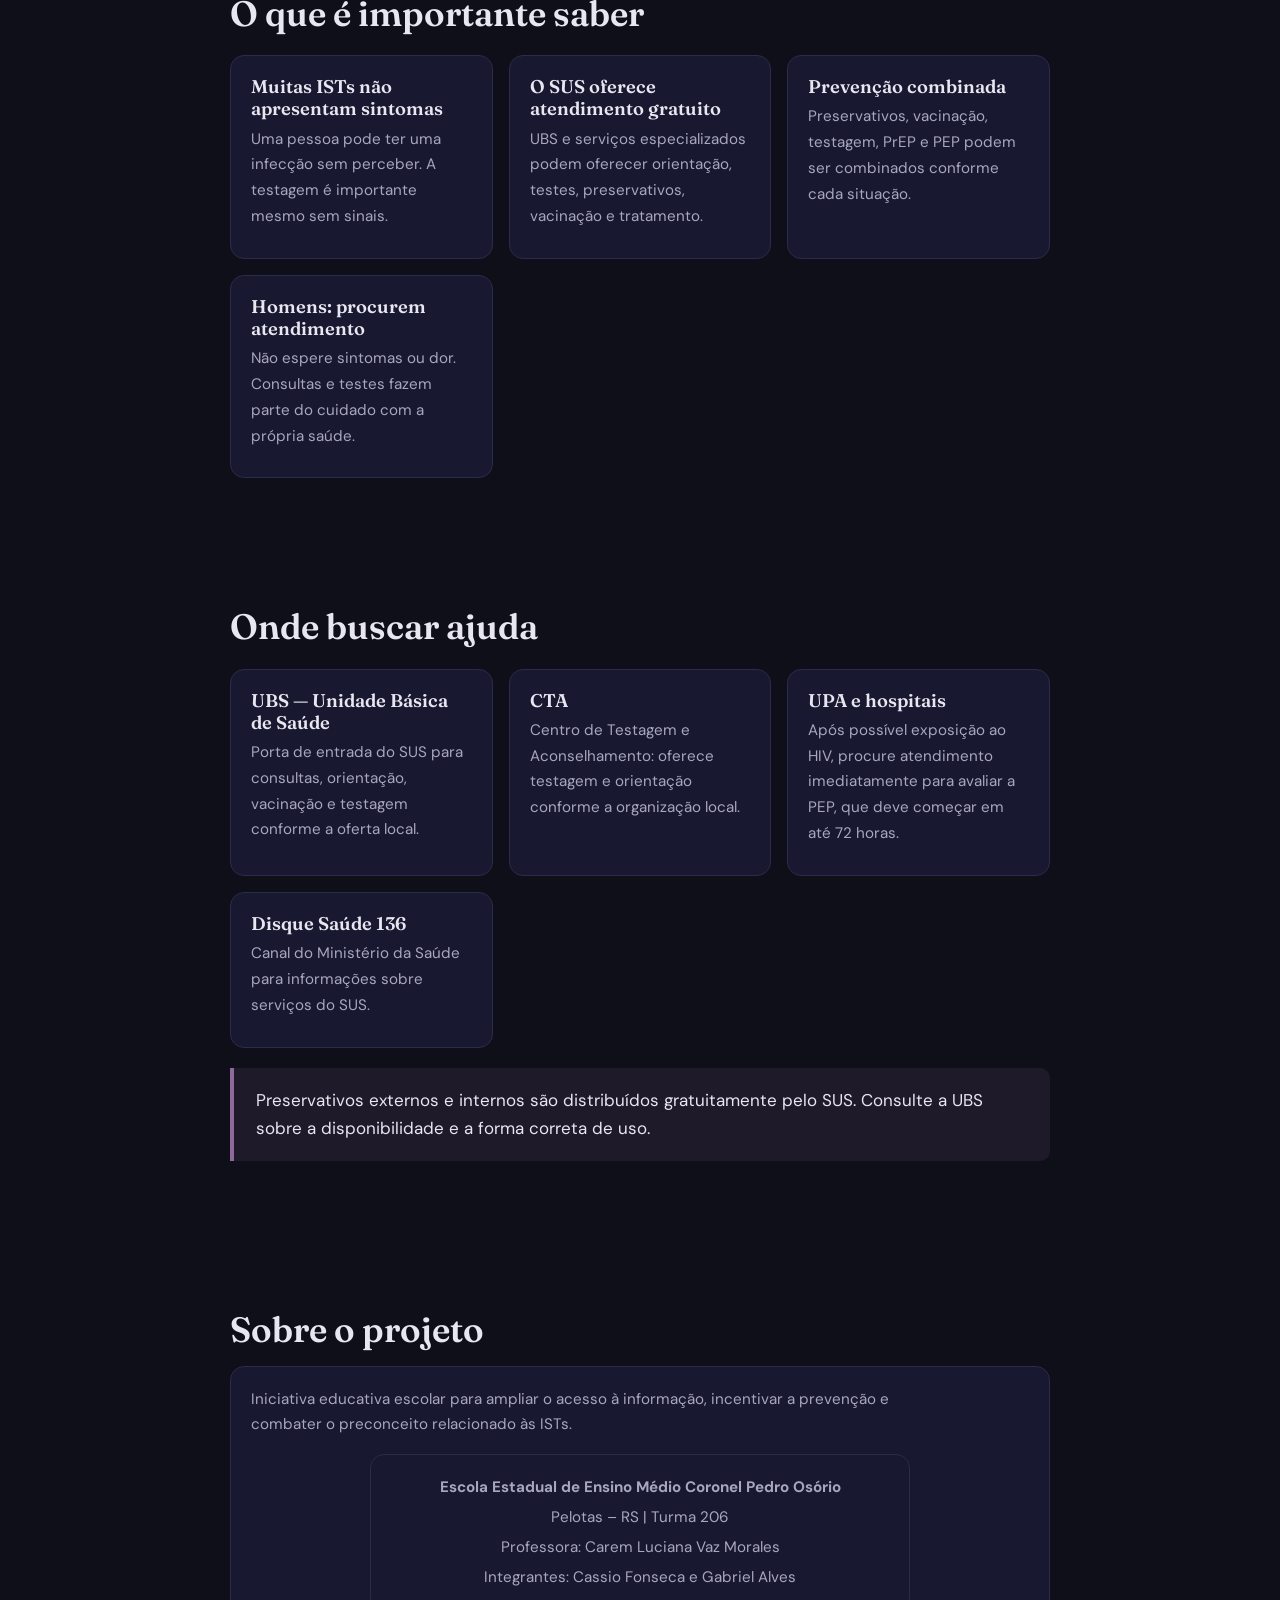
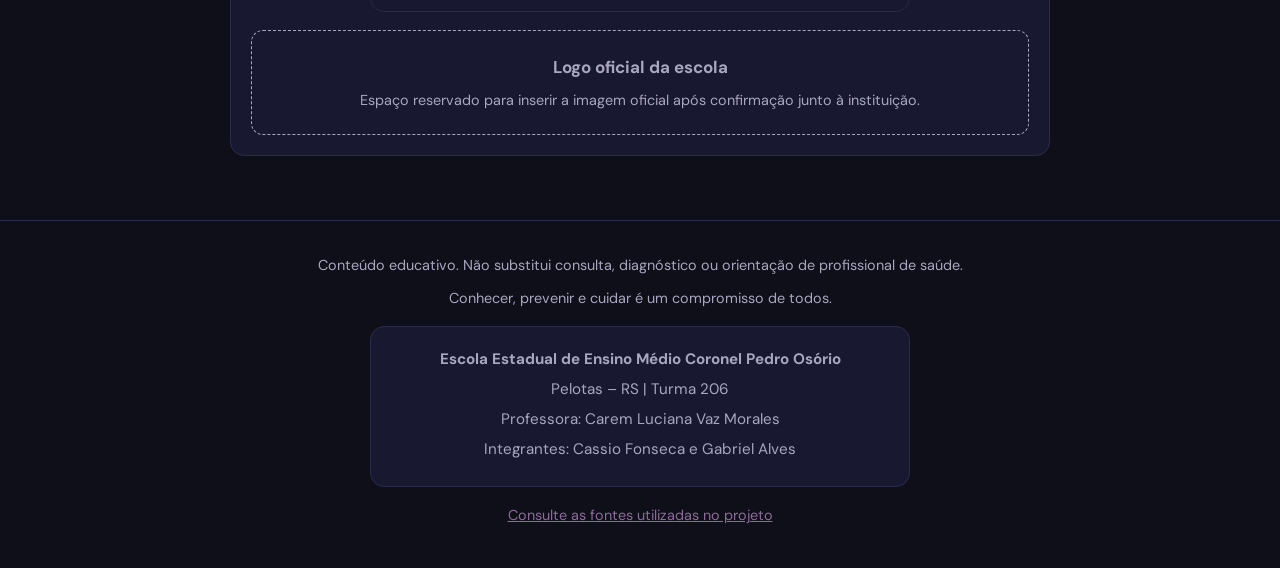
==== commit ff476f20: "Refactor index.html for improved content and structure Updated HTML structure and content for clarit" ====
--- a/index.html
+++ b/index.html
@@ -1,98 +1 @@
-<!DOCTYPE html>
-<html lang="pt-BR">
-<head>
-<meta charset="UTF-8">
-<meta name="viewport" content="width=device-width, initial-scale=1.0">
-<title>ISTs - Informação e prevenção</title>
-<meta name="description" content="Informação clara sobre ISTs: prevenção, sintomas, testagem e tratamento.">
-<meta property="og:title" content="ISTs - Informação e prevenção">
-<meta property="og:description" content="Conhecimento que protege, informação que transforma.">
-<link rel="icon" href="logopdst.png">
-<link rel="preconnect" href="https://fonts.googleapis.com">
-<link rel="preconnect" href="https://fonts.gstatic.com" crossorigin>
-<link href="https://fonts.googleapis.com/css2?family=DM+Sans:wght@400;600&family=Fraunces:wght@600&display=swap" rel="stylesheet">
-<link rel="stylesheet" href="style.css">
-<link rel="stylesheet" href="extra.css">
-<link rel="stylesheet" href="melhorias.css">
-</head>
-<body data-genero="">
-<a class="pular" href="#principal">Pular para o conteúdo</a>
-<div id="progresso"></div>
-<header class="topo">
-<button class="botao-menu" aria-label="Abrir menu" aria-expanded="false"><img src="logopdst.png" alt=""></button>
-<a class="marca" href="index.html">ISTs</a>
-<nav aria-label="Principal">
-<a href="index.html" aria-current="page">Início</a><a href="masculino.html">Masculino</a><a href="feminino.html">Feminino</a><a href="todos.html">Para todos</a>
-</nav>
-</header>
-<div id="veu" class="veu"></div>
-<nav id="menu" class="menu" aria-label="Seções">
-<a href="#inicio">Início</a><a href="#escolha">Guias</a><a href="#fatos">Você sabia?</a><a href="#ajuda">Onde buscar ajuda</a><a href="#projeto">Sobre o projeto</a>
-</nav>
-<main id="principal">
-<section class="hero hero-inicio" id="inicio">
-<div class="fio"></div>
-<p class="sobretitulo">EDUCAÇÃO • SAÚDE • PREVENÇÃO</p>
-<h1>Conhecimento que protege, informação que transforma!</h1>
-<p>Bem-vindo(a) ao nosso site! Uma iniciativa educativa desenvolvida pela Turma 206 para compartilhar informações, promover a conscientização e incentivar o cuidado com a saúde sexual.</p>
-<p>Aqui você encontrará informações sobre as Infecções Sexualmente Transmissíveis (ISTs), suas formas de transmissão, possíveis sintomas, prevenção, diagnóstico e tratamento. Nosso propósito é levar conhecimento de forma clara e acessível, combater preconceitos e mostrar que informação também é cuidado.</p>
-<div class="chamada-dado">
-<strong>Você sabia?</strong>
-<p>Em 2024, o Brasil registrou <strong>256.830 casos de sífilis adquirida</strong>, segundo o Boletim Epidemiológico de Sífilis 2025, do Ministério da Saúde.</p>
-<p class="nota-dado">Dado nacional; não representa o número de pessoas com todas as ISTs. Fonte: Ministério da Saúde, Boletim Epidemiológico de Sífilis 2025.</p>
-</div>
-<p class="frase-final">Informação é prevenção. Conhecer, prevenir e cuidar é um compromisso com a saúde e com a vida.</p>
-</section>
-
-<section class="secao" id="escolha">
-<h2>Encontre o conteúdo que procura</h2>
-<p>Explore os guias e encontre informações para diferentes necessidades. O conteúdo é educativo e acolhe todas as pessoas.</p>
-<div class="escolha">
-<a class="f" href="feminino.html"><span aria-hidden="true">♀</span><h2>Saúde feminina</h2><p>Prevenção, exames, gravidez e cuidados.</p></a>
-<a class="m" href="masculino.html"><span aria-hidden="true">♂</span><h2>Saúde masculina</h2><p>Sintomas, prevenção, testagem e acolhimento.</p></a>
-</div>
-<a class="cartao largo" href="todos.html"><h3>Informações para todas as pessoas</h3><p>Transmissão, prevenção combinada, jovens, pessoas idosas, glossário, direitos e fontes confiáveis.</p></a>
-</section>
-
-<section class="secao" id="fatos">
-<h2>O que é importante saber</h2>
-<div class="grade">
-<div class="cartao"><h3>Muitas ISTs não apresentam sintomas</h3><p>Uma pessoa pode ter uma infecção e não perceber. A testagem é importante mesmo quando não há sinais.</p></div>
-<div class="cartao"><h3>O SUS oferece atendimento gratuito</h3><p>Unidades de saúde podem oferecer orientação, testes rápidos, preservativos, vacinas e encaminhamento para tratamento.</p></div>
-<div class="cartao"><h3>Prevenção combinada</h3><p>Preservativos, vacinação, testagem, PrEP e PEP são estratégias que podem ser combinadas conforme cada situação.</p></div>
-<div class="cartao"><h3>Não tenha vergonha de procurar ajuda</h3><p>Profissionais de saúde devem atender com respeito, sigilo e sem julgamentos, independentemente da idade ou gênero.</p></div>
-</div>
-</section>
-
-<section class="secao" id="ajuda">
-<h2>Onde buscar ajuda</h2>
-<div class="grade">
-<div class="cartao"><h3>UBS — Unidade Básica de Saúde</h3><p>Porta de entrada do SUS para consultas, orientação, vacinação e testes conforme a oferta local.</p></div>
-<div class="cartao"><h3>CTA — Centro de Testagem e Aconselhamento</h3><p>Serviço que oferece testagem e orientação sobre HIV, sífilis e outras infecções, conforme a unidade.</p></div>
-<div class="cartao"><h3>UPA e hospitais</h3><p>Em uma possível exposição ao HIV, procure atendimento imediatamente para avaliar a necessidade de PEP. Ela deve começar em até 72 horas.</p></div>
-<div class="cartao"><h3>Disque Saúde 136</h3><p>Canal do Ministério da Saúde para informações sobre serviços e orientações do SUS.</p></div>
-</div>
-<div class="destaque">Preservativos externos e internos são distribuídos gratuitamente pelo SUS. A disponibilidade de insumos e serviços pode variar entre unidades; consulte a UBS da sua região.</div>
-</section>
-
-<section class="secao" id="projeto">
-<h2>Sobre o projeto</h2>
-<div class="cartao">
-<p>Este site é uma iniciativa educativa desenvolvida como parte de um projeto escolar, com o objetivo de ampliar o acesso à informação, incentivar a prevenção e combater o preconceito relacionado às ISTs.</p>
-<p><strong>Projeto Escolar – ISTs | Educação e Conscientização</strong></p>
-<p>Desenvolvido pela Turma 206 – [Nome da Escola]</p>
-<p>Professor(a): [Nome do(a) professor(a)]</p>
-<p class="nota-dado">Preencha os campos entre colchetes antes da publicação final.</p>
-</div>
-</section>
-</main>
-<footer class="rodape">
-<p>Conteúdo educativo. Não substitui consulta, diagnóstico ou orientação de um profissional de saúde.</p>
-<p>Conhecer, prevenir e cuidar é um compromisso de todos.</p>
-<p><a href="todos.html#fontes">Consulte as fontes utilizadas no projeto</a></p>
-</footer>
-<button id="subir" aria-label="Voltar ao topo">↑</button>
-<script src="script.js"></script>
-<script src="chatbot.js"></script>
-</body>
-</html>
+<!DOCTYPE html><html lang="pt-BR"><head><meta charset="UTF-8"><meta name="viewport" content="width=device-width, initial-scale=1.0"><title>ISTs - Informação e prevenção</title><meta property="og:title" content="ISTs - Informação e prevenção"><meta property="og:description" content="Conhecimento que protege, informação que transforma."><meta name="description" content="Informação clara sobre ISTs: prevenção, sintomas, testagem e tratamento."><link rel="icon" href="logopdst.png"><link rel="preconnect" href="https://fonts.googleapis.com"><link rel="preconnect" href="https://fonts.gstatic.com" crossorigin><link href="https://fonts.googleapis.com/css2?family=DM+Sans:wght@400;600&family=Fraunces:wght@600&display=swap" rel="stylesheet"><link rel="stylesheet" href="style.css"><link rel="stylesheet" href="extra.css"><link rel="stylesheet" href="melhorias.css"></head><body data-genero=""><a class="pular" href="#principal">Pular para o conteúdo</a><div id="progresso"></div><header class="topo"><button class="botao-menu" aria-label="Abrir menu" aria-expanded="false"><img src="logopdst.png" alt=""></button><a class="marca" href="index.html">ISTs</a><nav aria-label="Principal"><a href="index.html">Início</a><a href="masculino.html">Masculino</a><a href="feminino.html">Feminino</a><a href="todos.html">Para todos</a></nav></header><div id="veu" class="veu"></div><nav id="menu" class="menu" aria-label="Seções"><a href="#inicio">Início</a><a href="#escolha">Guias</a><a href="#fatos">Você sabia?</a><a href="#ajuda">Onde buscar ajuda</a><a href="#projeto">Sobre o projeto</a></nav><main id="principal"><section class="hero hero-inicio" id="inicio"><div class="fio"></div><p class="sobretitulo">EDUCAÇÃO • SAÚDE • PREVENÇÃO</p><h1>Conhecimento que protege, informação que transforma!</h1><p>Bem-vindo(a)! Este projeto da Turma 206 compartilha informações confiáveis sobre saúde sexual, prevenção e cuidado, sem preconceito e com linguagem acessível.</p><p>As Infecções Sexualmente Transmissíveis (ISTs) podem afetar qualquer pessoa. Muitas não apresentam sintomas; por isso, informação, prevenção e testagem são fundamentais.</p><div class="chamada-dado"><strong>Um dado importante</strong><p>Em 2024, o Brasil registrou <strong>39.216 detecções de infecção pelo HIV</strong>, equivalentes a 18,4 por 100 mil habitantes.</p><p class="nota-dado">Fonte: Ministério da Saúde, Boletim Epidemiológico de HIV e Aids 2025. Detecções notificadas; não representam o total de todas as ISTs.</p></div><p class="frase-final">Informação é prevenção. Conhecer, prevenir e cuidar é um compromisso com a saúde e com a vida.</p></section><section class="secao" id="escolha"><h2>Encontre o conteúdo que procura</h2><p>Explore os guias e encontre informações para diferentes necessidades.</p><div class="escolha"><a class="f" href="feminino.html"><span aria-hidden="true">♀</span><h2>Saúde feminina</h2><p>Prevenção, exames, gravidez e cuidados.</p></a><a class="m" href="masculino.html"><span aria-hidden="true">♂</span><h2>Saúde masculina</h2><p>Sintomas, prevenção, testagem e acolhimento.</p></a></div><a class="cartao largo" href="todos.html"><h3>Informações para todas as pessoas</h3><p>Jovens, pessoas idosas, prevenção, glossário, direitos e fontes confiáveis.</p></a></section><section class="secao" id="fatos"><h2>O que é importante saber</h2><div class="grade"><div class="cartao"><h3>Muitas ISTs não apresentam sintomas</h3><p>Uma pessoa pode ter uma infecção sem perceber. A testagem é importante mesmo sem sinais.</p></div><div class="cartao"><h3>O SUS oferece atendimento gratuito</h3><p>UBS e serviços especializados podem oferecer orientação, testes, preservativos, vacinação e tratamento.</p></div><div class="cartao"><h3>Prevenção combinada</h3><p>Preservativos, vacinação, testagem, PrEP e PEP podem ser combinados conforme cada situação.</p></div><div class="cartao"><h3>Homens: procurem atendimento</h3><p>Não espere sintomas ou dor. Consultas e testes fazem parte do cuidado com a própria saúde.</p></div></div></section><section class="secao" id="ajuda"><h2>Onde buscar ajuda</h2><div class="grade"><div class="cartao"><h3>UBS — Unidade Básica de Saúde</h3><p>Porta de entrada do SUS para consultas, orientação, vacinação e testagem conforme a oferta local.</p></div><div class="cartao"><h3>CTA</h3><p>Centro de Testagem e Aconselhamento: oferece testagem e orientação conforme a organização local.</p></div><div class="cartao"><h3>UPA e hospitais</h3><p>Após possível exposição ao HIV, procure atendimento imediatamente para avaliar a PEP, que deve começar em até 72 horas.</p></div><div class="cartao"><h3>Disque Saúde 136</h3><p>Canal do Ministério da Saúde para informações sobre serviços do SUS.</p></div></div><div class="destaque">Preservativos externos e internos são distribuídos gratuitamente pelo SUS. Consulte a UBS sobre a disponibilidade e a forma correta de uso.</div></section><section class="secao" id="projeto"><h2>Sobre o projeto</h2><div class="cartao"><p>Iniciativa educativa escolar para ampliar o acesso à informação, incentivar a prevenção e combater o preconceito relacionado às ISTs.</p><div class="cartao identidade"><p><strong>Escola Estadual de Ensino Médio Coronel Pedro Osório</strong></p><p>Pelotas – RS | Turma 206</p><p>Professora: Carem Luciana Vaz Morales</p><p>Integrantes: Cassio Fonseca e Gabriel Alves</p></div><div class="reserva-logo"><strong>Logo oficial da escola</strong><p>Espaço reservado para inserir a imagem oficial após confirmação junto à instituição.</p></div></div></section></main><footer class="rodape"><p>Conteúdo educativo. Não substitui consulta, diagnóstico ou orientação de profissional de saúde.</p><p>Conhecer, prevenir e cuidar é um compromisso de todos.</p><div class="cartao identidade"><p><strong>Escola Estadual de Ensino Médio Coronel Pedro Osório</strong></p><p>Pelotas – RS | Turma 206</p><p>Professora: Carem Luciana Vaz Morales</p><p>Integrantes: Cassio Fonseca e Gabriel Alves</p></div><p><a href="todos.html#fontes">Consulte as fontes utilizadas no projeto</a></p></footer><button id="subir" aria-label="Voltar ao topo">↑</button><script src="script.js"></script><script src="chatbot.js"></script></body></html>
--- a/extra.css
+++ b/extra.css
@@ -1,15 +1 @@
-/* extra.css - estilos dos componentes novos. Carregue DEPOIS do style.css. */
-.pular{position:absolute;left:-999px;top:0;background:#fff;color:#000;padding:8px 12px;z-index:1000}
-.pular:focus{left:8px;top:8px}
-a:focus-visible,button:focus-visible,summary:focus-visible,input:focus-visible{outline:3px solid #1a73e8;outline-offset:2px}
-.cartao.largo{display:block;margin-top:14px;text-decoration:none;color:inherit}
-.alerta{border-left:4px solid #c0392b;background:rgba(192,57,43,.09);padding:14px 16px;border-radius:8px;margin:14px 0}
-.alerta h3{margin:0 0 6px}
-.alerta p{margin:0 0 6px}
-.alerta ul{margin:6px 0 0;padding-left:20px}
-details.d{border:1px solid rgba(128,128,128,.35);border-radius:10px;padding:10px 14px;margin:8px 0}
-details.d summary{cursor:pointer;font-weight:600}
-details.d p{margin:8px 0 0}
-.lista-simples{padding-left:20px;margin:8px 0}
-.lista-simples li{margin:6px 0}
-.preencher{background:rgba(241,196,15,.25);padding:0 4px;border-radius:4px}
+.pular{position:absolute;left:-999px;top:0;background:#fff;color:#000;padding:8px 12px;z-index:1000}.pular:focus{left:8px;top:8px}a:focus-visible,button:focus-visible,summary:focus-visible,input:focus-visible{outline:3px solid #1a73e8;outline-offset:2px}.cartao.largo{display:block;margin-top:14px;text-decoration:none;color:inherit}.alerta{border-left:4px solid #c0392b;background:rgba(192,57,43,.09);padding:14px 16px;border-radius:8px;margin:14px 0}.alerta h3{margin:0 0 6px}.alerta p{margin:0 0 6px}.alerta ul{margin:6px 0 0;padding-left:20px}details.d{border:1px solid rgba(128,128,128,.35);border-radius:10px;padding:10px 14px;margin:8px 0}details.d summary{cursor:pointer;font-weight:600}details.d p{margin:8px 0 0}.lista-simples{padding-left:20px;margin:8px 0}.lista-simples li{margin:6px 0}.identidade{margin:16px auto;max-width:540px;text-align:center}.identidade p{margin:0 auto 4px}.reserva-logo{margin-top:18px;padding:22px;border:1px dashed var(--suave);border-radius:12px;text-align:center;color:var(--suave)}.reserva-logo p{margin:6px auto 0;font-size:.9rem}
--- a/melhorias.css
+++ b/melhorias.css
@@ -0,0 +1,11 @@
+/* Complemento visual da atualização do SiteIST. Mantém style.css e extra.css. */
+.hero-inicio{padding-top:78px}
+.sobretitulo{font-size:.78rem!important;letter-spacing:.16em;font-weight:600;color:var(--acento)!important;margin-bottom:12px}
+.hero-inicio h1{max-width:18ch}
+.chamada-dado{margin:28px 0;padding:22px 24px;background:linear-gradient(135deg,rgba(224,122,143,.14),rgba(123,127,214,.14));border:1px solid var(--borda);border-left:5px solid var(--acento);border-radius:14px}
+.chamada-dado>strong{display:block;font-family:"Fraunces",Georgia,serif;font-size:1.3rem;margin-bottom:8px}
+.chamada-dado p{margin:0 0 8px}
+.chamada-dado .nota-dado,.nota-dado{font-size:.82rem;color:var(--suave);margin-top:8px}
+.frase-final{font-weight:600;font-size:1.08rem;color:var(--texto)}
+#projeto .cartao p:last-child{margin-bottom:0}
+@media(max-width:640px){.hero-inicio{padding-top:48px}.chamada-dado{padding:18px}}
